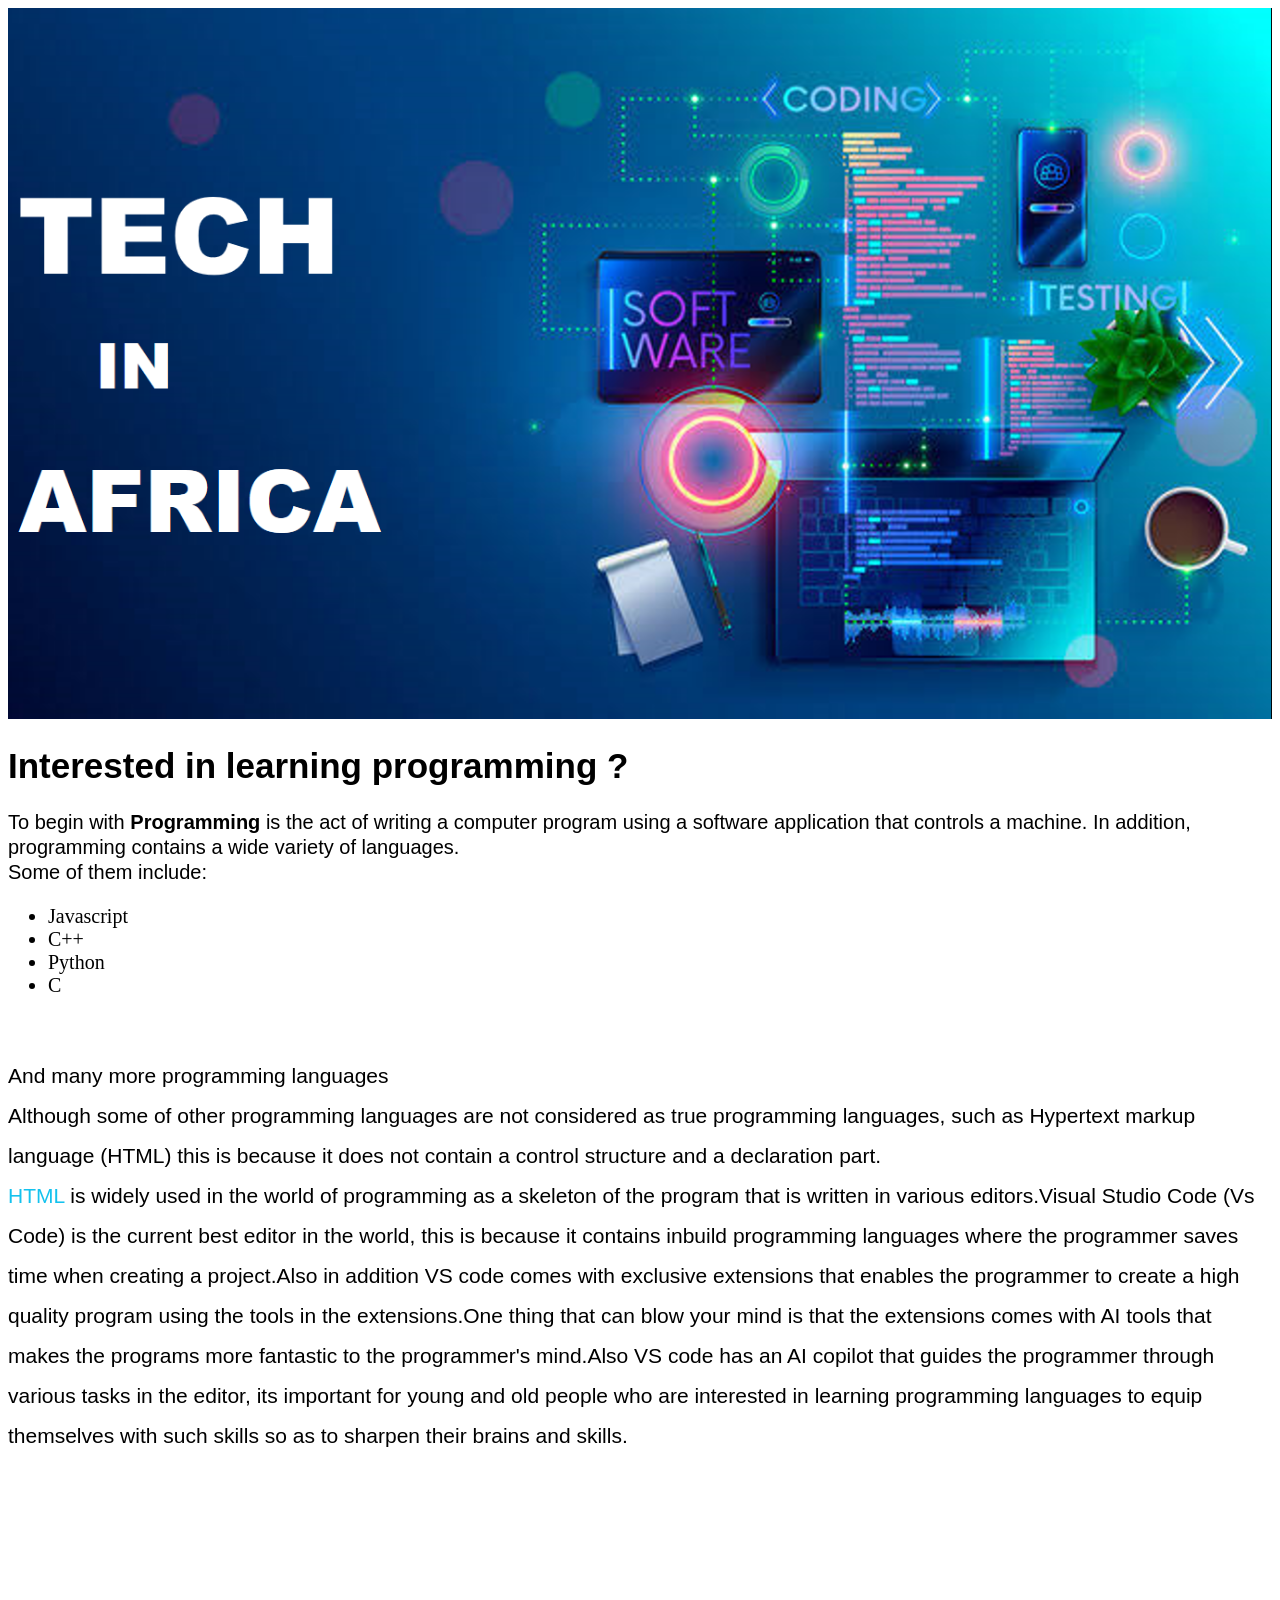
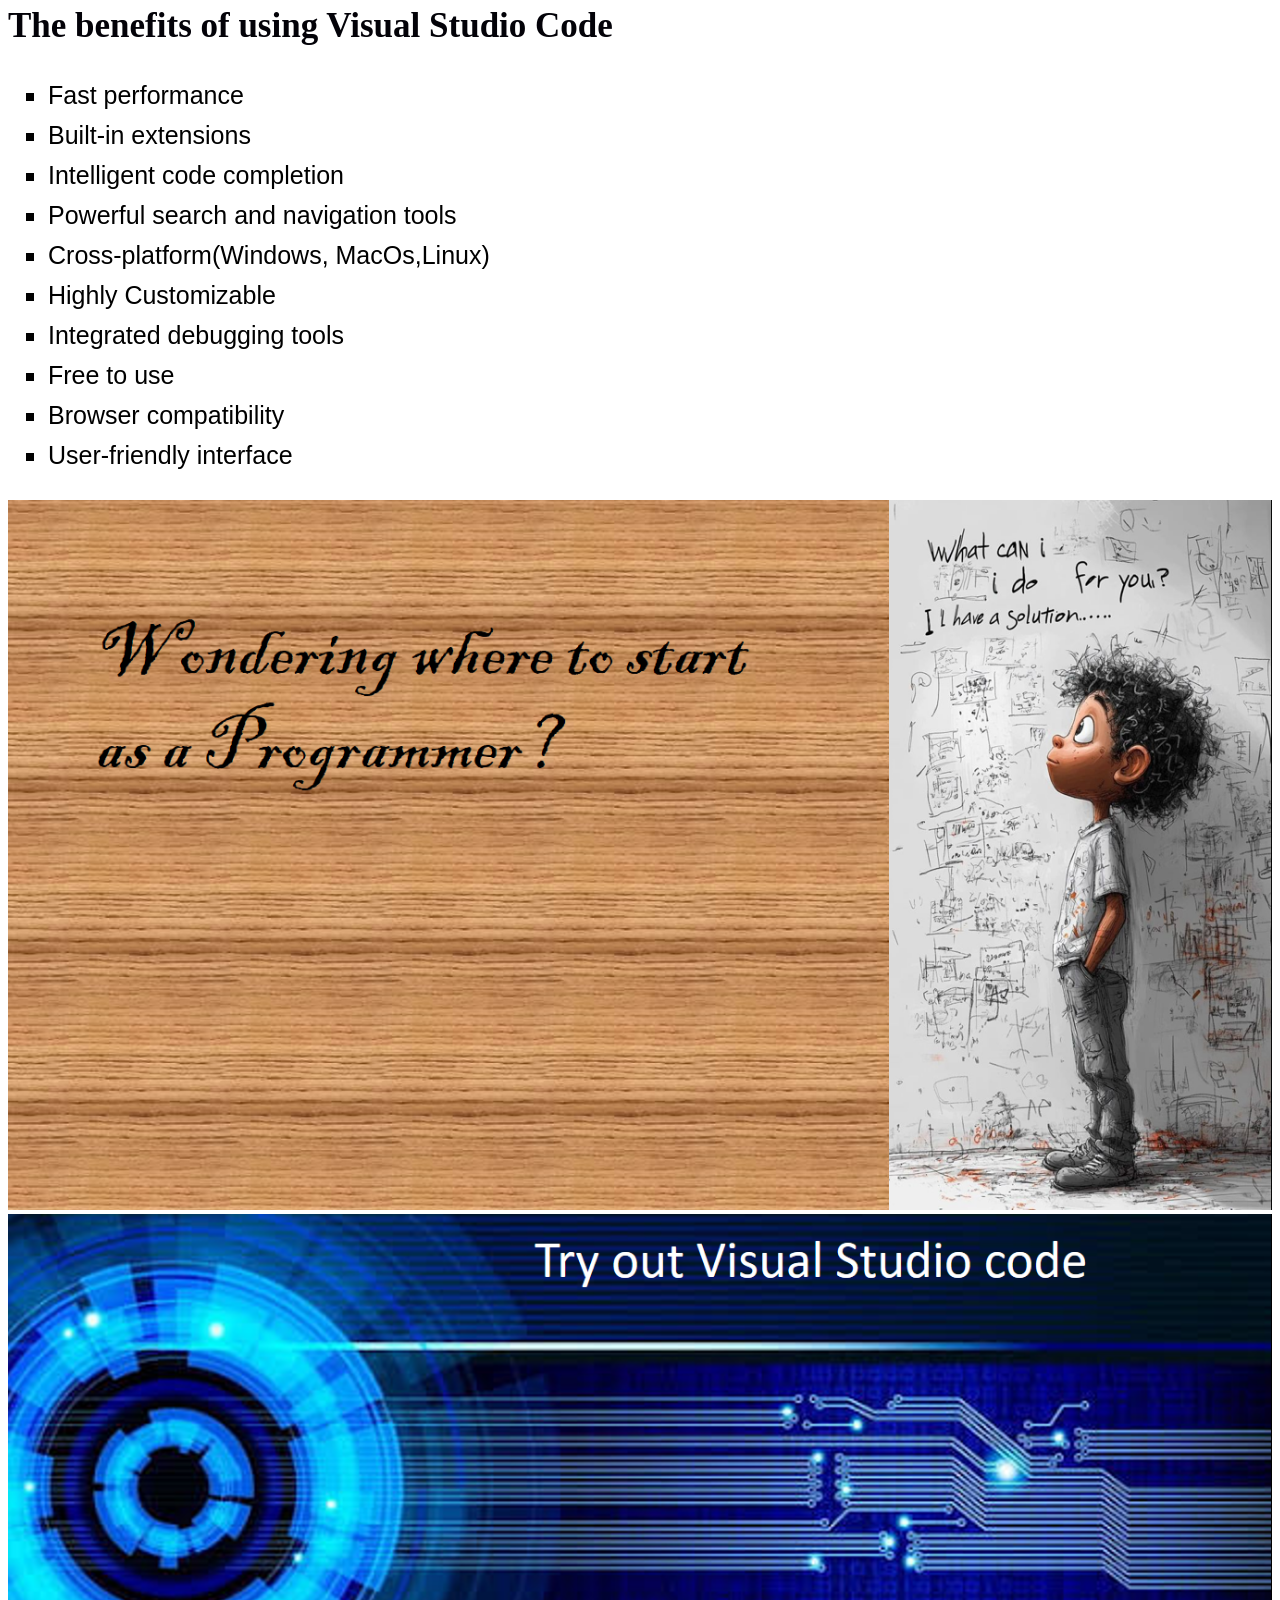
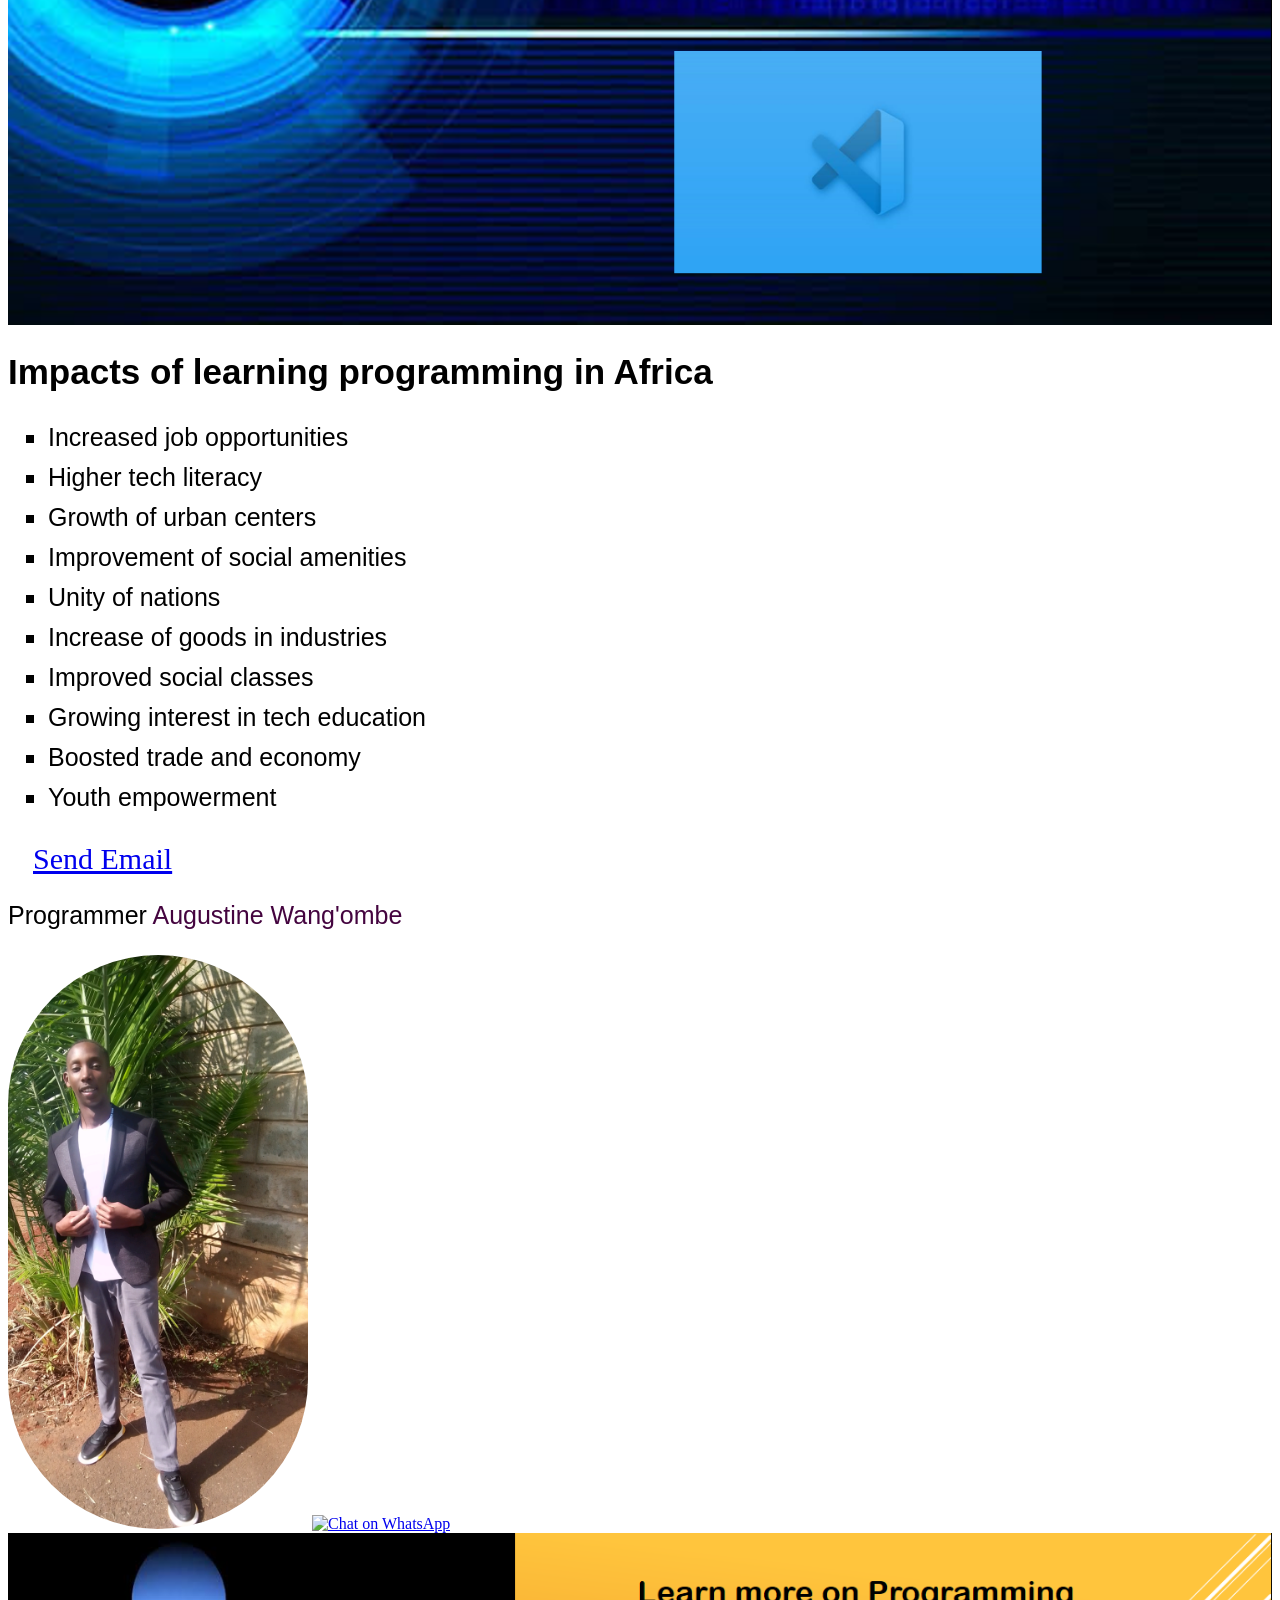
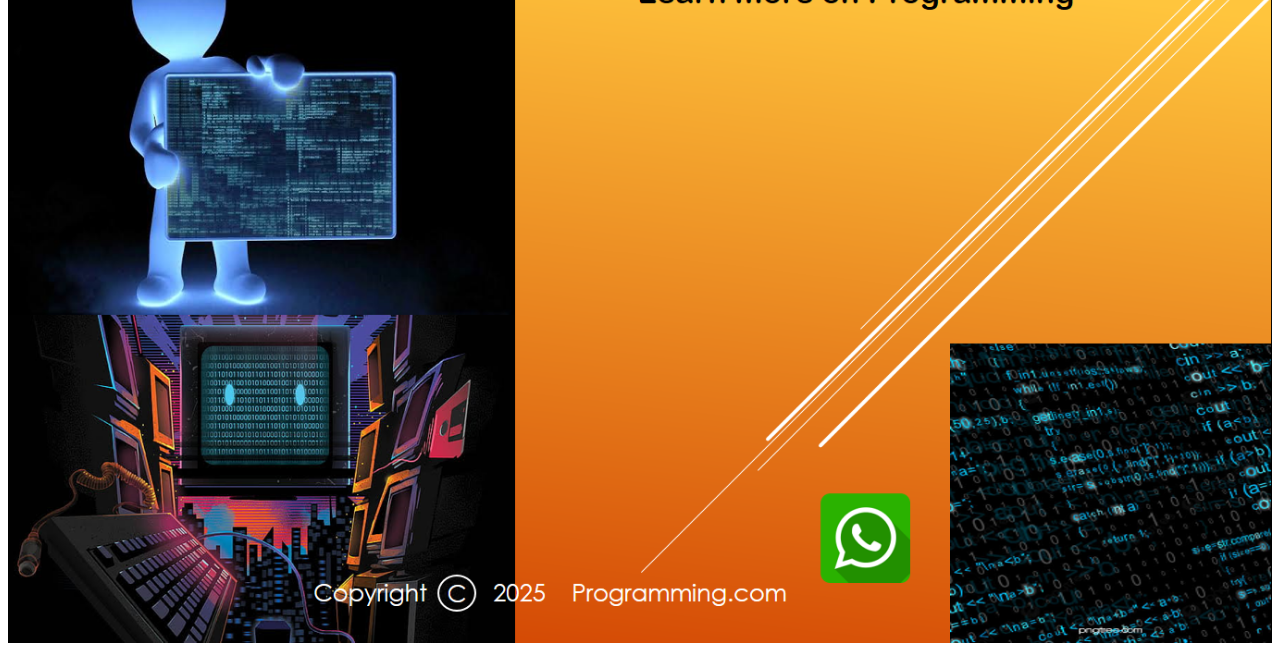
==== index.html @ 307de5e7 "Update index.html" ====
<!DOCTYPE html>
<html lang="en">
<head>
  <meta charset="UTF-8">
  <meta name="viewport" content="width=device-width, initial-scale=1.0">
  <meta name="description" content="Augustine Wangombe.www.Programmer">
  <meta name="google-site-verification" content="D5mZdbPEqZJ28QtqmF13-BBbhwtWQpfVL6VvcNeekZ0" />
  <title>Tech in Africa</title>
</head>
<body>

  <style>
    .im1{
      width: 100%;
      max-width: 1200%;
      height: auto;
    }
  </style>

  

<img class="im1" src="images/Screenshot (27).png">

  
<style>
.head1{
  font-family:Arial, Helvetica, sans-serif;
  font-size: 35px;
  font-weight:bold;
  text-align: left;
}

</style>
  
  <h1 class="head1">Interested in learning programming ?</h1>

<style>
.winner{
  font-family: Arial, Helvetica, sans-serif;
  font-size: 20px;
  line-height: 25px;
  
}

</style>


<P class="winner">

To begin with <strong>Programming</strong>  is the act of writing a computer program using a software application that controls a machine. 
In addition, programming contains a wide variety of languages. <br/>
Some of them include:


<style>

  .ula{
    font-size: 20px;
  }
</style>


<ul class="ula">
  <li>Javascript</li>
  <li>C++</li>
  <li>Python</li>
  <li>C</li>
</ul> <br/>
</P>

<style>

  .humble{
  font-family: Arial, Helvetica, sans-serif;
  font-size: 21px;
  margin-bottom: 150px;
  line-height: 40px;
  }
  
  
</style>

<p class="humble"> And many more programming languages <br/>
  Although some of other programming languages are not considered as true programming languages, such as 
  Hypertext markup language (HTML) this is because it does not contain a control structure and a declaration
  part. <br/>
  <span style="color: rgb(20, 194, 238);">HTML</span> is widely used in the world of programming as a skeleton of the program that is written in various
  editors.Visual Studio Code (Vs Code) is the current best editor in the world, this is because it contains
  inbuild programming languages where the programmer saves time when creating a project.Also in addition
  VS code comes with exclusive extensions that enables the programmer to create a high quality program 
  using the tools in the extensions.One thing that can blow your mind is that the extensions comes with AI 
  tools that makes the programs more fantastic to the programmer's mind.Also VS code has an AI copilot that 
  guides the programmer through various tasks in the editor, its important for young and old people who are 
  interested in learning programming languages to equip themselves with such skills so as to sharpen their
  brains and skills. <br/>


  <style>

    .h3{
      font-size: 35px;
      color: rgb(3, 2, 8);
      
    
      

    }
  </style>

  <h2 class="h3">The benefits of using Visual Studio Code </h2>


<style>
  .ul1{
    font-family: Arial, Helvetica, sans-serif;
    font-size: 25px;
    line-height: 40px;
  }
</style>

<ul type="square"  class="ul1">
  <li>Fast performance</li>
  <li>Built-in extensions</li>
  <li>Intelligent code completion</li>
  <li>Powerful search and navigation tools</li>
  <li>Cross-platform(Windows, MacOs,Linux)</li>
  <li>Highly Customizable</li>
  <li>Integrated debugging tools</li>
  <li>Free to use</li>
  <li>Browser compatibility</li>
  <li>User-friendly interface</li>
</ul>




<style>



  .img5{width: 100%;
      max-width: 1200%;
      height: auto;


  }
</style>



<img class="img5" src="images/Screenshot (28).png" alt="picture of solution">

<style>
.img4{width: 100%;
      max-width: 1200%;
      height: auto;




}


</style>





<img class="img4" src="images/Screenshot (29).png" alt="Picture of tech">


<style>

.H5{font-family:Arial, Helvetica, sans-serif;
    font-size: 35px;
    font-weight:bold;
    text-align: left;
}

  
</style>

<h1 class="H5">Impacts of learning programming in Africa</h1>


<style>


  .ul4{font-family: Arial, Helvetica, sans-serif;    font-size: 28px;
    line-height: 40px;
       font-size: 25px;

  }
</style>

<ul type="square" class="ul4">
  
  <li>Increased job opportunities</li>
  <li>Higher tech literacy</li>
  <li>Growth of urban centers</li>
  <li>Improvement of social amenities</li>
  <li>Unity of nations</li>
  <li>Increase of goods in industries</li>
  <li>Improved social classes</li>
  <li>Growing interest in tech education</li>
  <li>Boosted trade and economy</li>
  <li>Youth empowerment</li>
  

</ul>

<style>

.a2{
  font-size: 30px;
  margin-left: 25px;
  
}

</style>
<a class="a2"  href="mailto:wangombeaugustine58@gmail.com">Send Email</a>

<style>
  .p5{
    font-family:Arial, Helvetica, sans-serif ;
    font-size: 25px;
  }
</style>



<P class="p5">Programmer <span style="color: rgb(68, 4, 63);">Augustine Wang'ombe</span></P>




<style>


.img7{
  width: 300px;
  border-radius: 150px;

  }
</style>
<img class="img7"   src="images/Screenshot_20250617-180324.png" alt="Programmer's Picture">

<style>
  .img8{
      width: 100%;
      max-width: 1200%;
      height: auto;

  }

</style>



<a href="https://wa.me/254742217556" target="_blank">
  <img src="1417112.png" alt="Chat on WhatsApp" style="width: 48px; height: 48px;">
</a>

<img class="img8" src="images/Screenshot (30).png" alt="For more content">

</body>
</html>
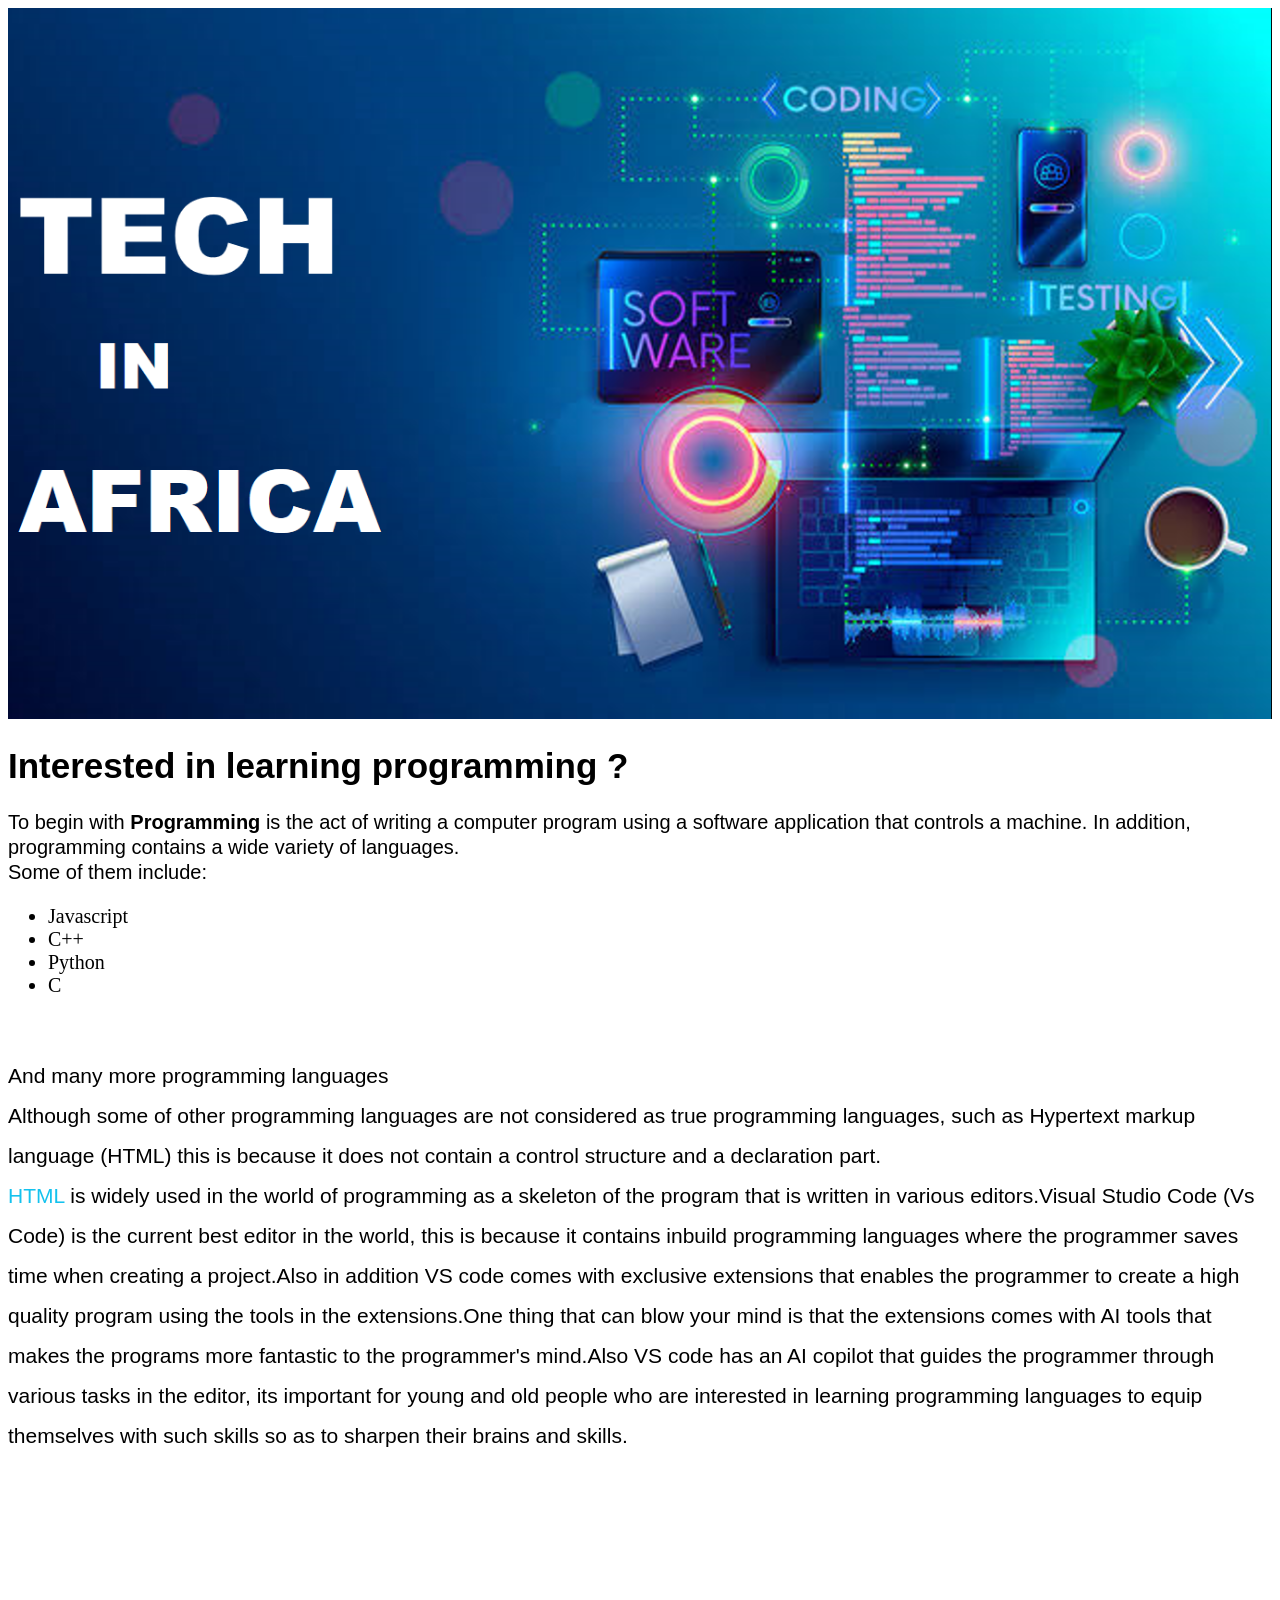
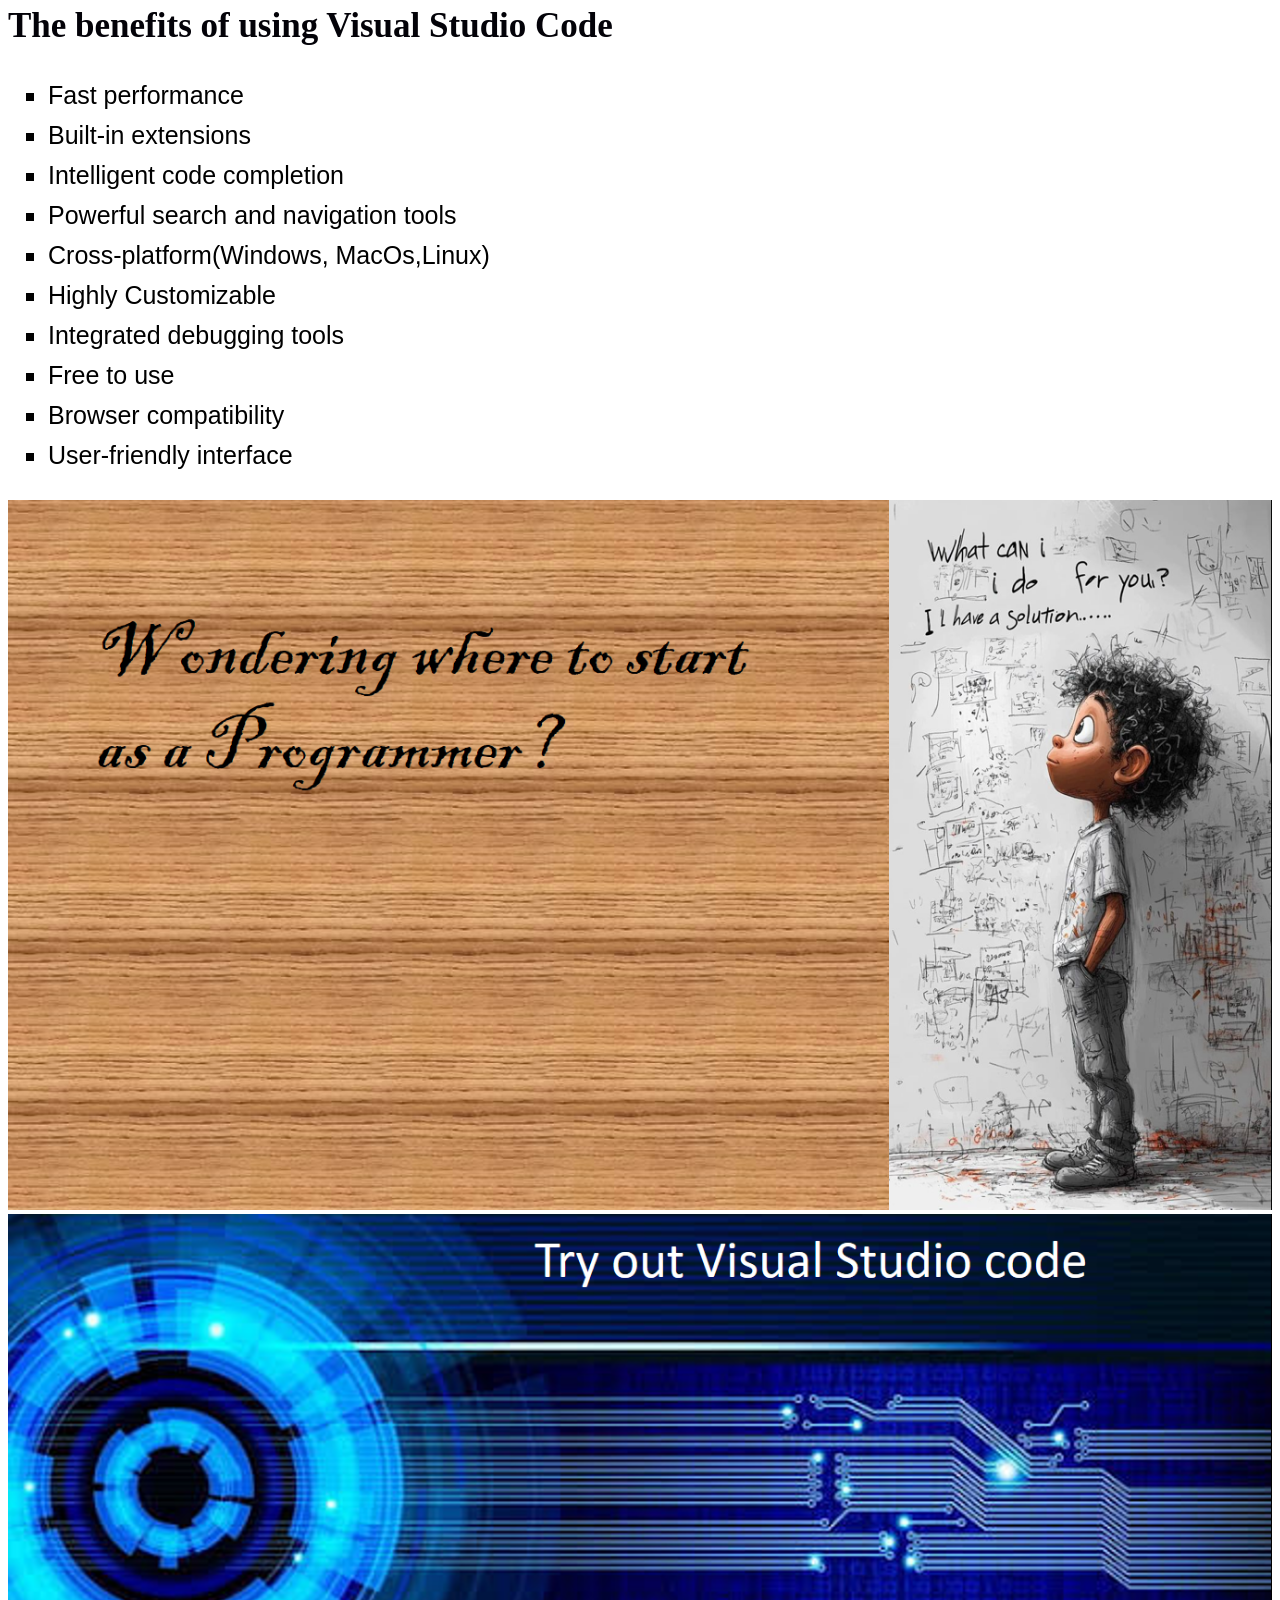
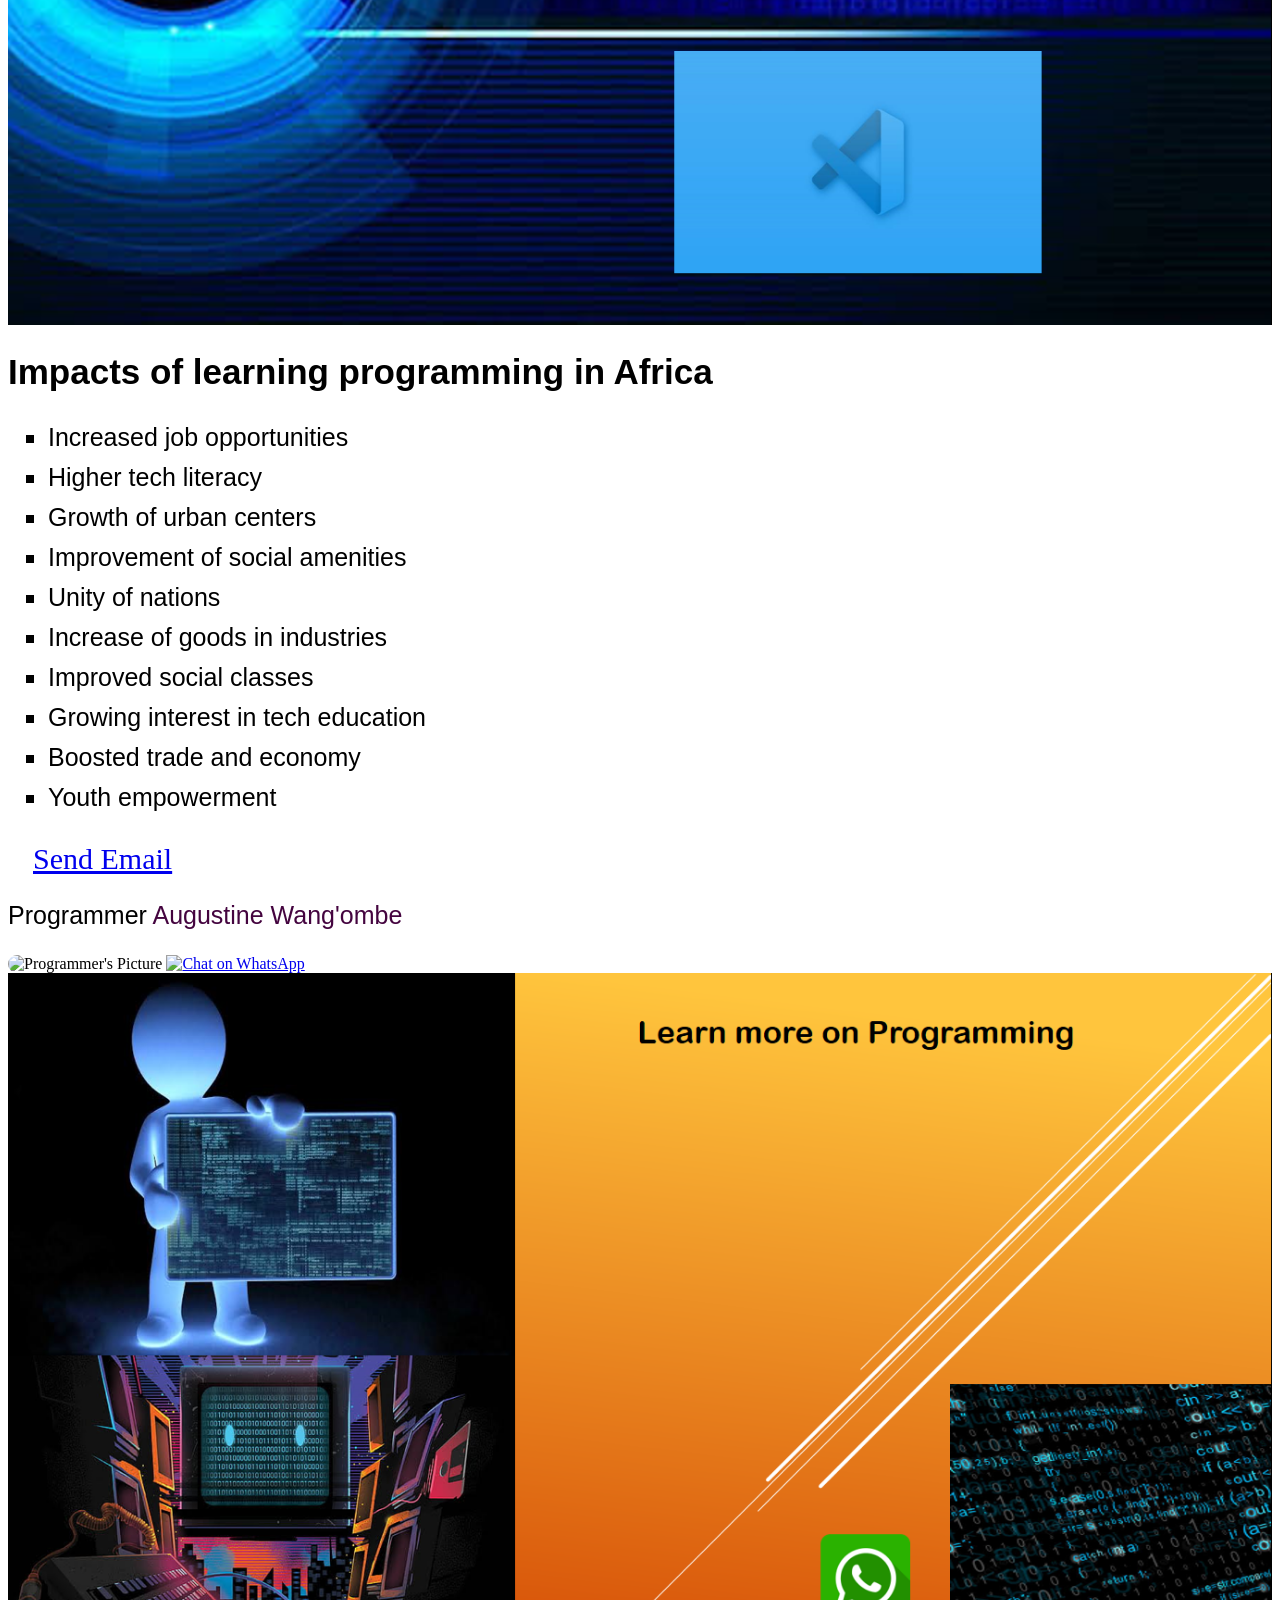
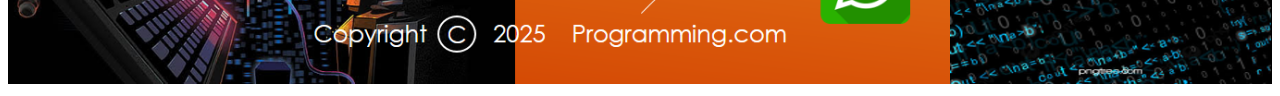
==== commit 44c2094b: "Update index.html" ====
--- a/index.html
+++ b/index.html
@@ -244,7 +244,7 @@
 
   }
 </style>
-<img class="img7"   src="images/Screenshot_20250617-180324.png" alt="Programmer's Picture">
+<img class="img7"   src="images/IMG_20250907_094405.jpg.png" alt="Programmer's Picture">
 
 <style>
   .img8{
@@ -259,7 +259,7 @@
 
 
 <a href="https://wa.me/254742217556" target="_blank">
-  <img src="1417112.png" alt="Chat on WhatsApp" style="width: 48px; height: 48px;">
+  <img src="1417112.png" alt="Chat on WhatsApp">
 </a>
 
 <img class="img8" src="images/Screenshot (30).png" alt="For more content">
@@ -267,3 +267,4 @@
 </body>
 </html>
 
+
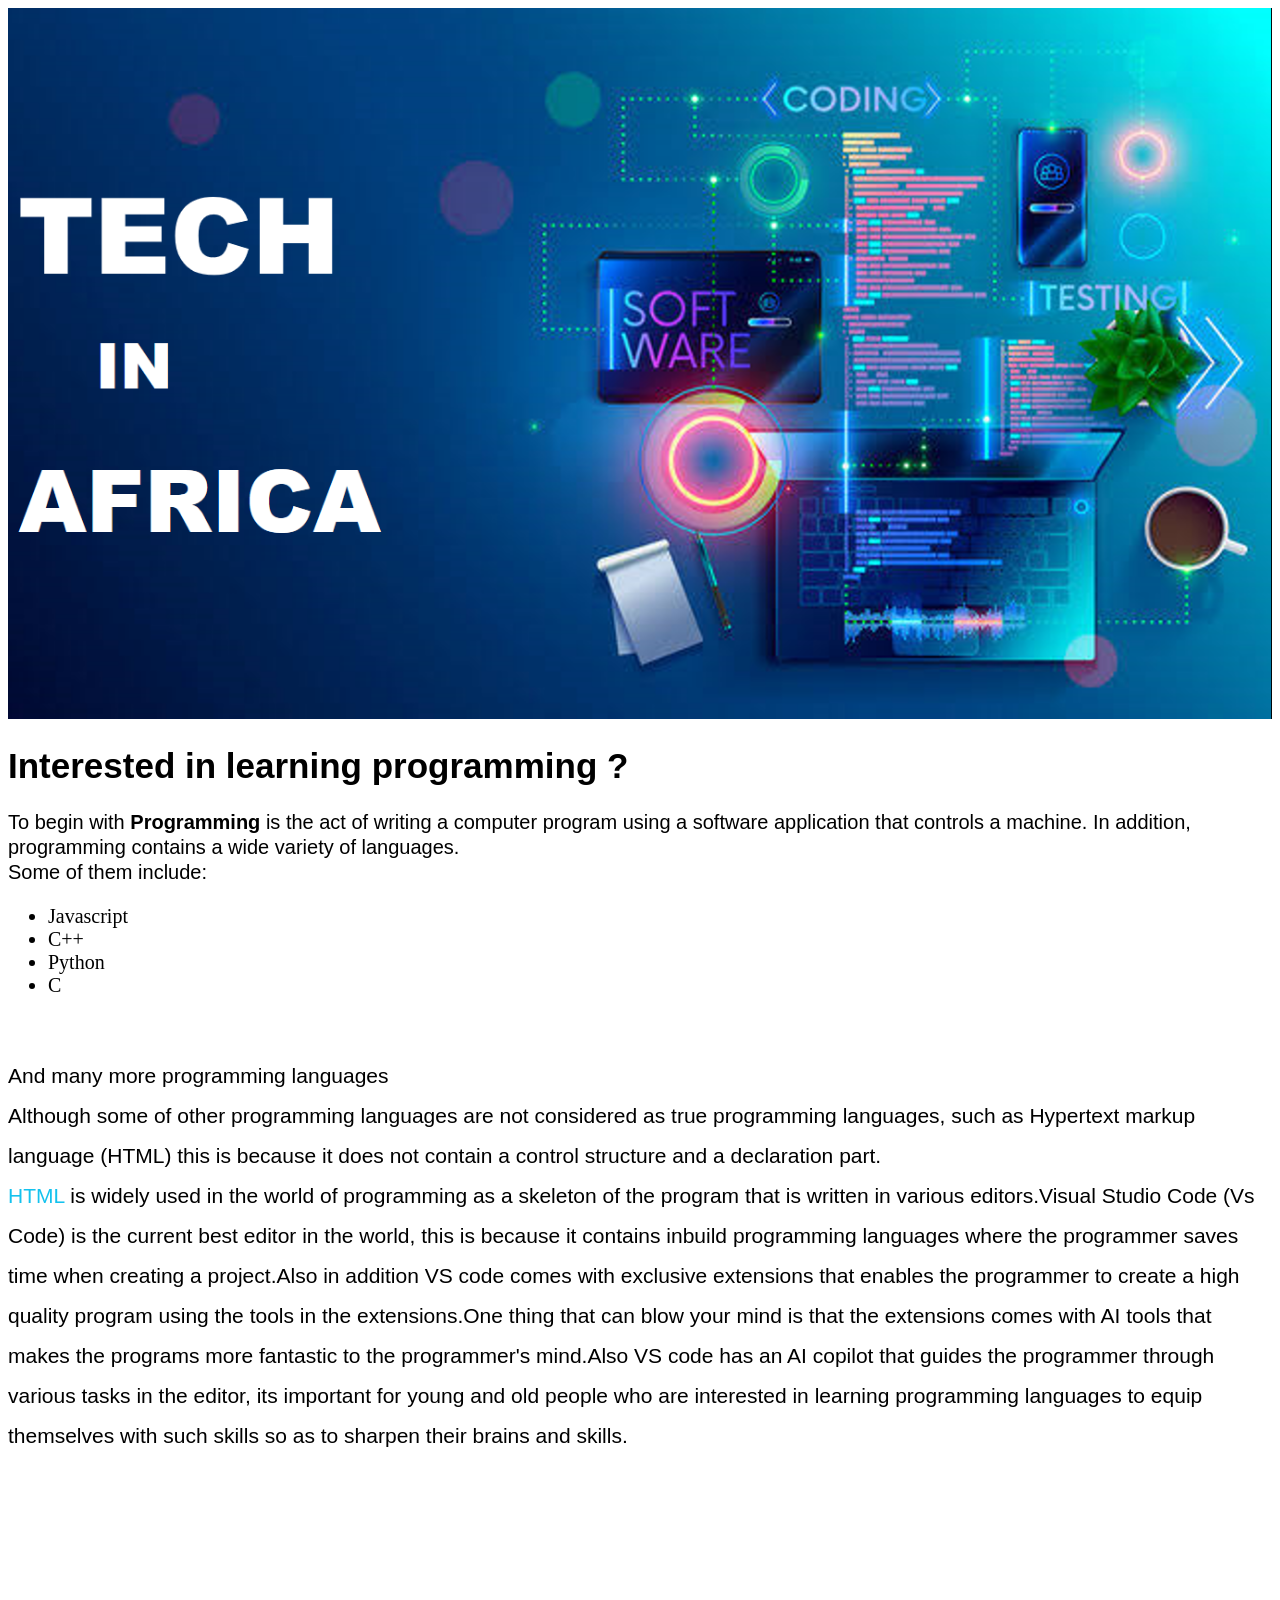
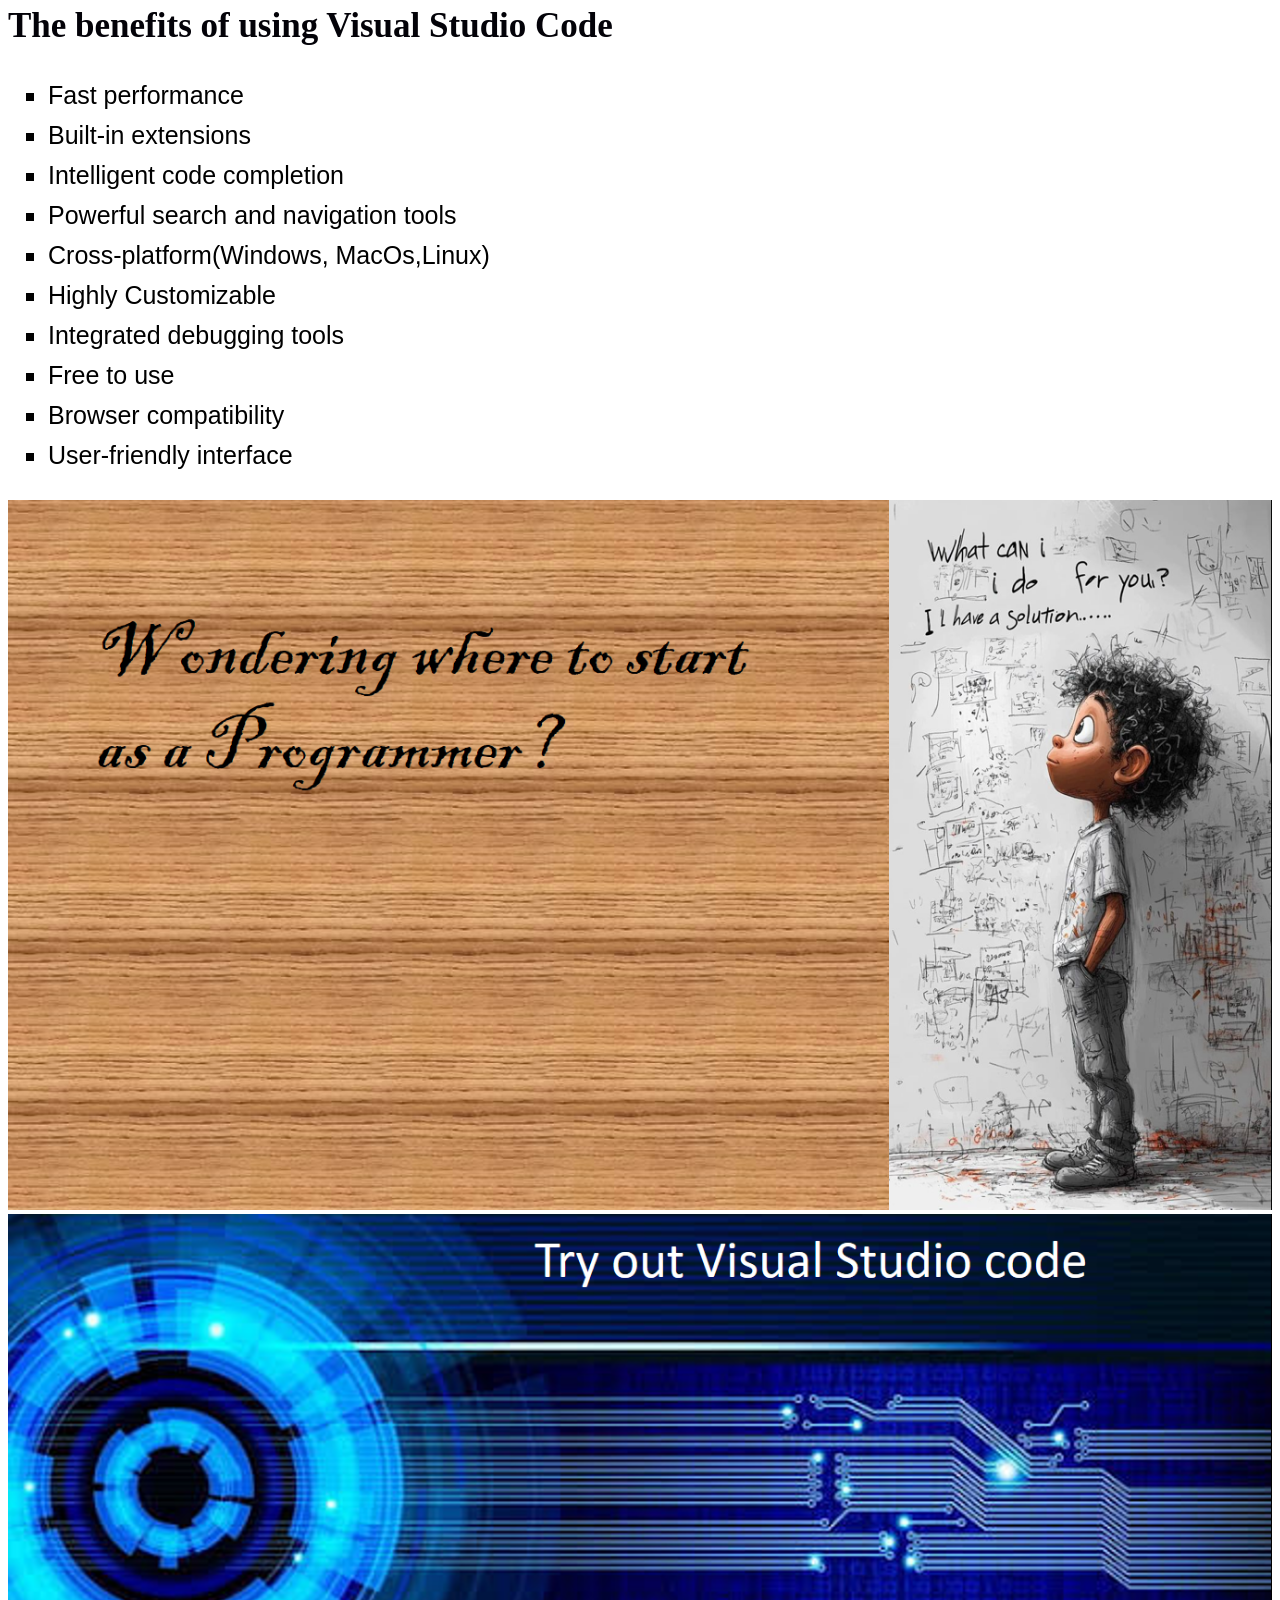
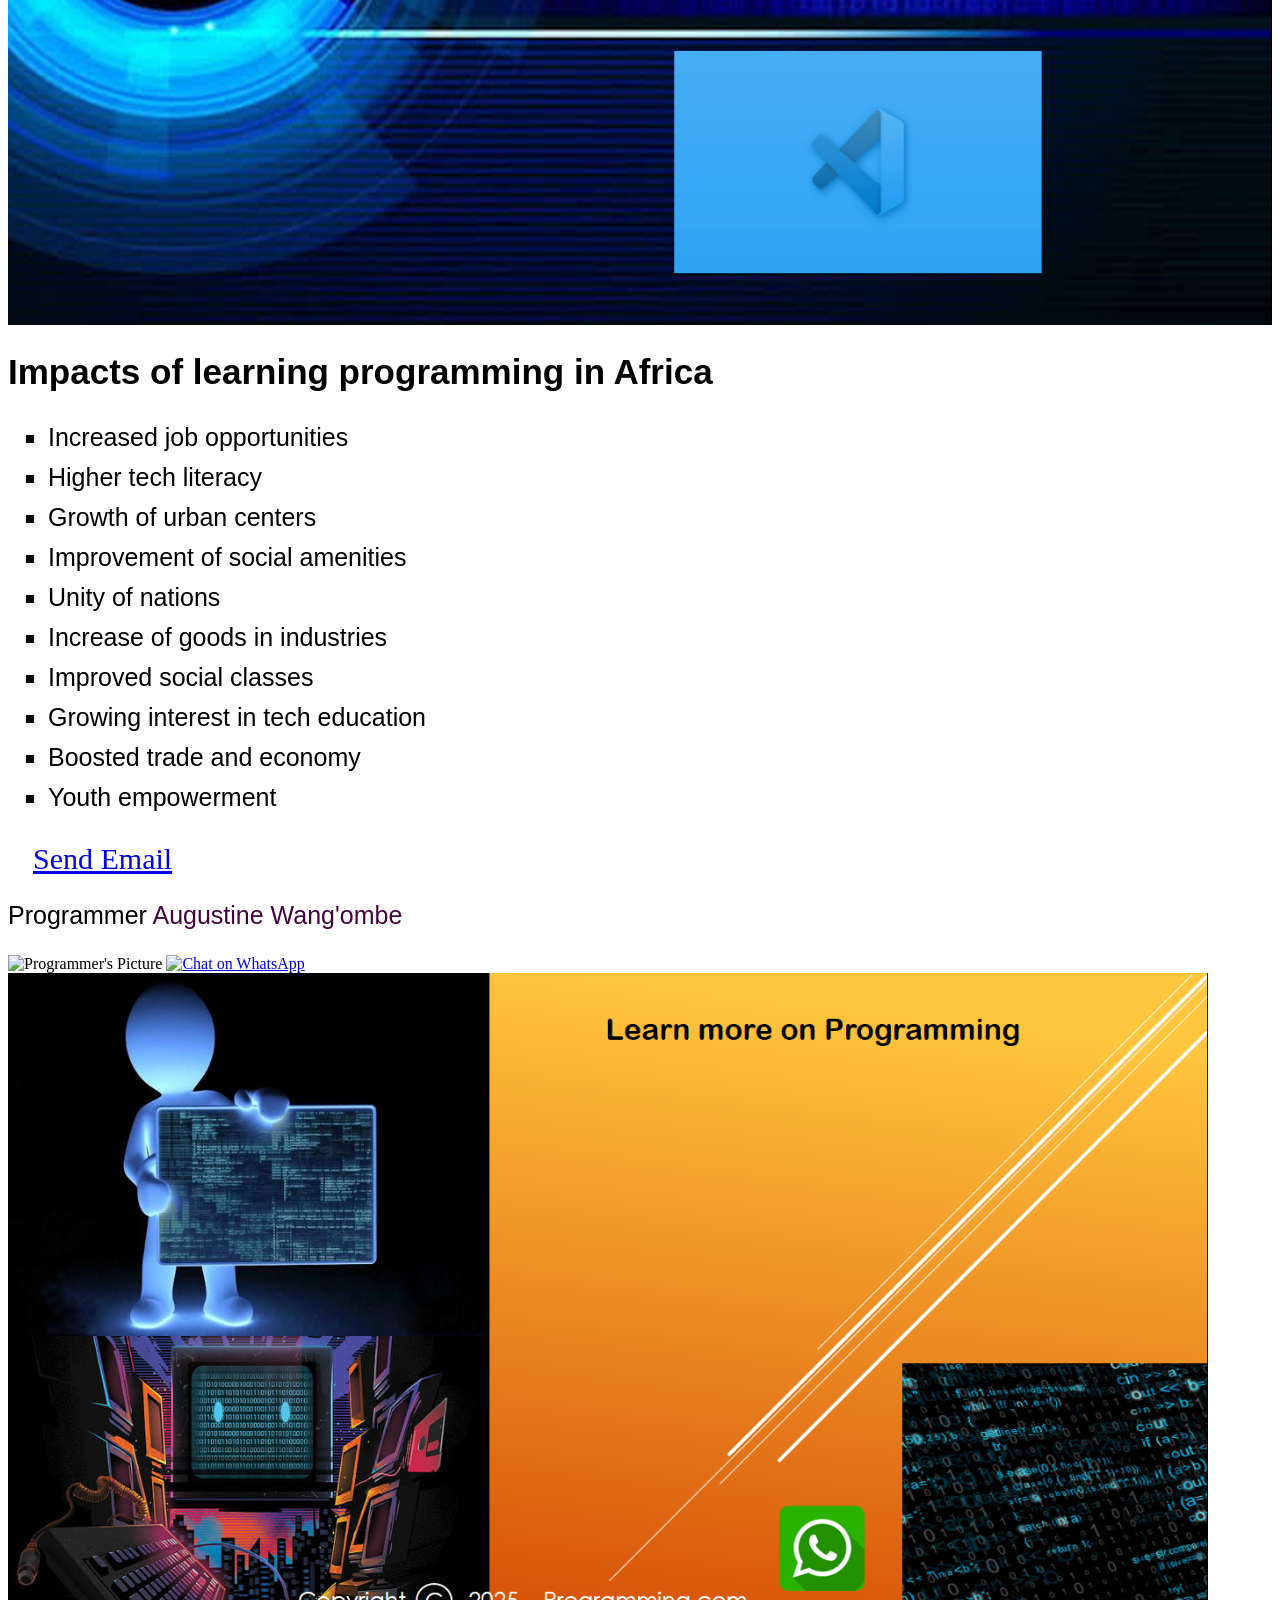
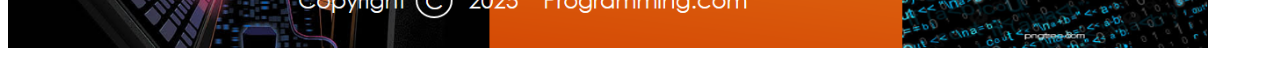
==== commit 146c8c1d: "Update index.html" ====
--- a/index.html
+++ b/index.html
@@ -239,8 +239,9 @@
 
 
 .img7{
-  width: 300px;
-  border-radius: 150px;
+  width: 100%;
+  max-width:1200px;
+  height: auto;
 
   }
 </style>
@@ -249,7 +250,7 @@
 <style>
   .img8{
       width: 100%;
-      max-width: 1200%;
+      max-width: 1200px;
       height: auto;
 
   }
@@ -268,3 +269,4 @@
 </html>
 
 
+
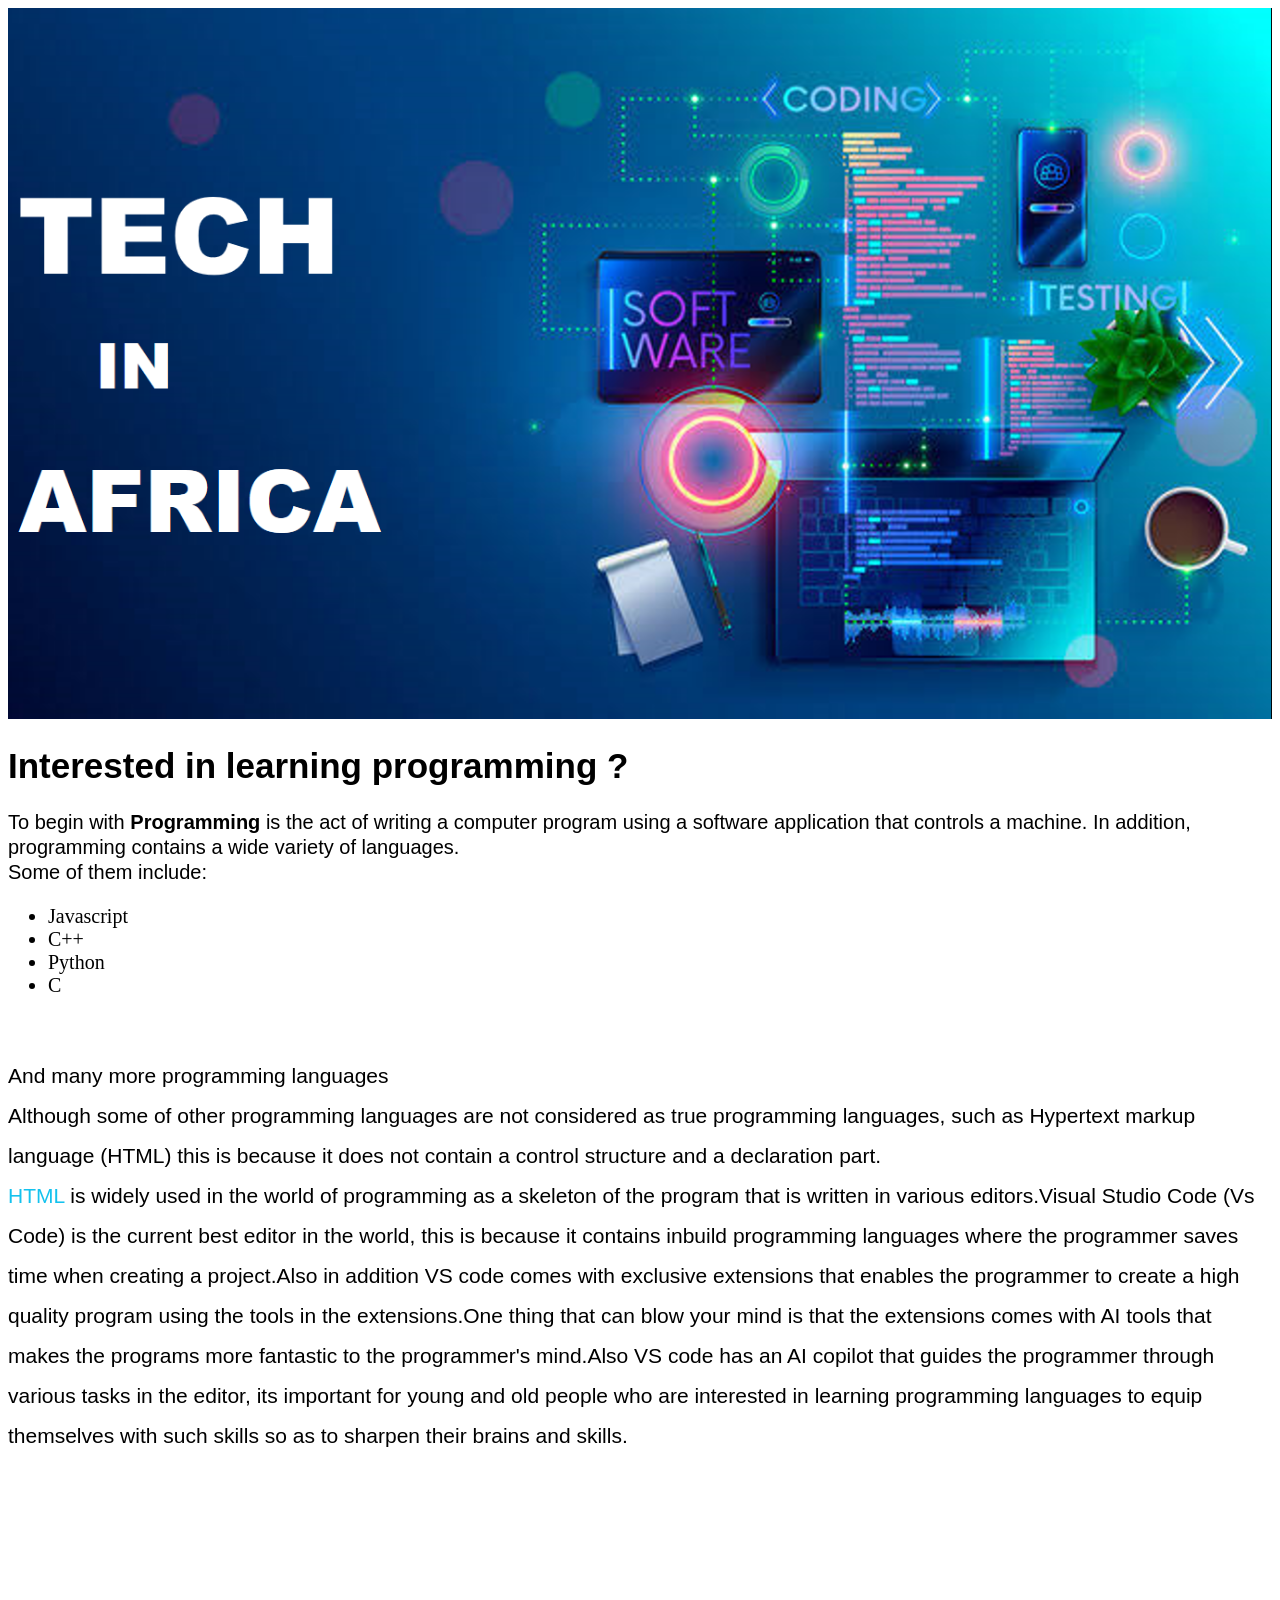
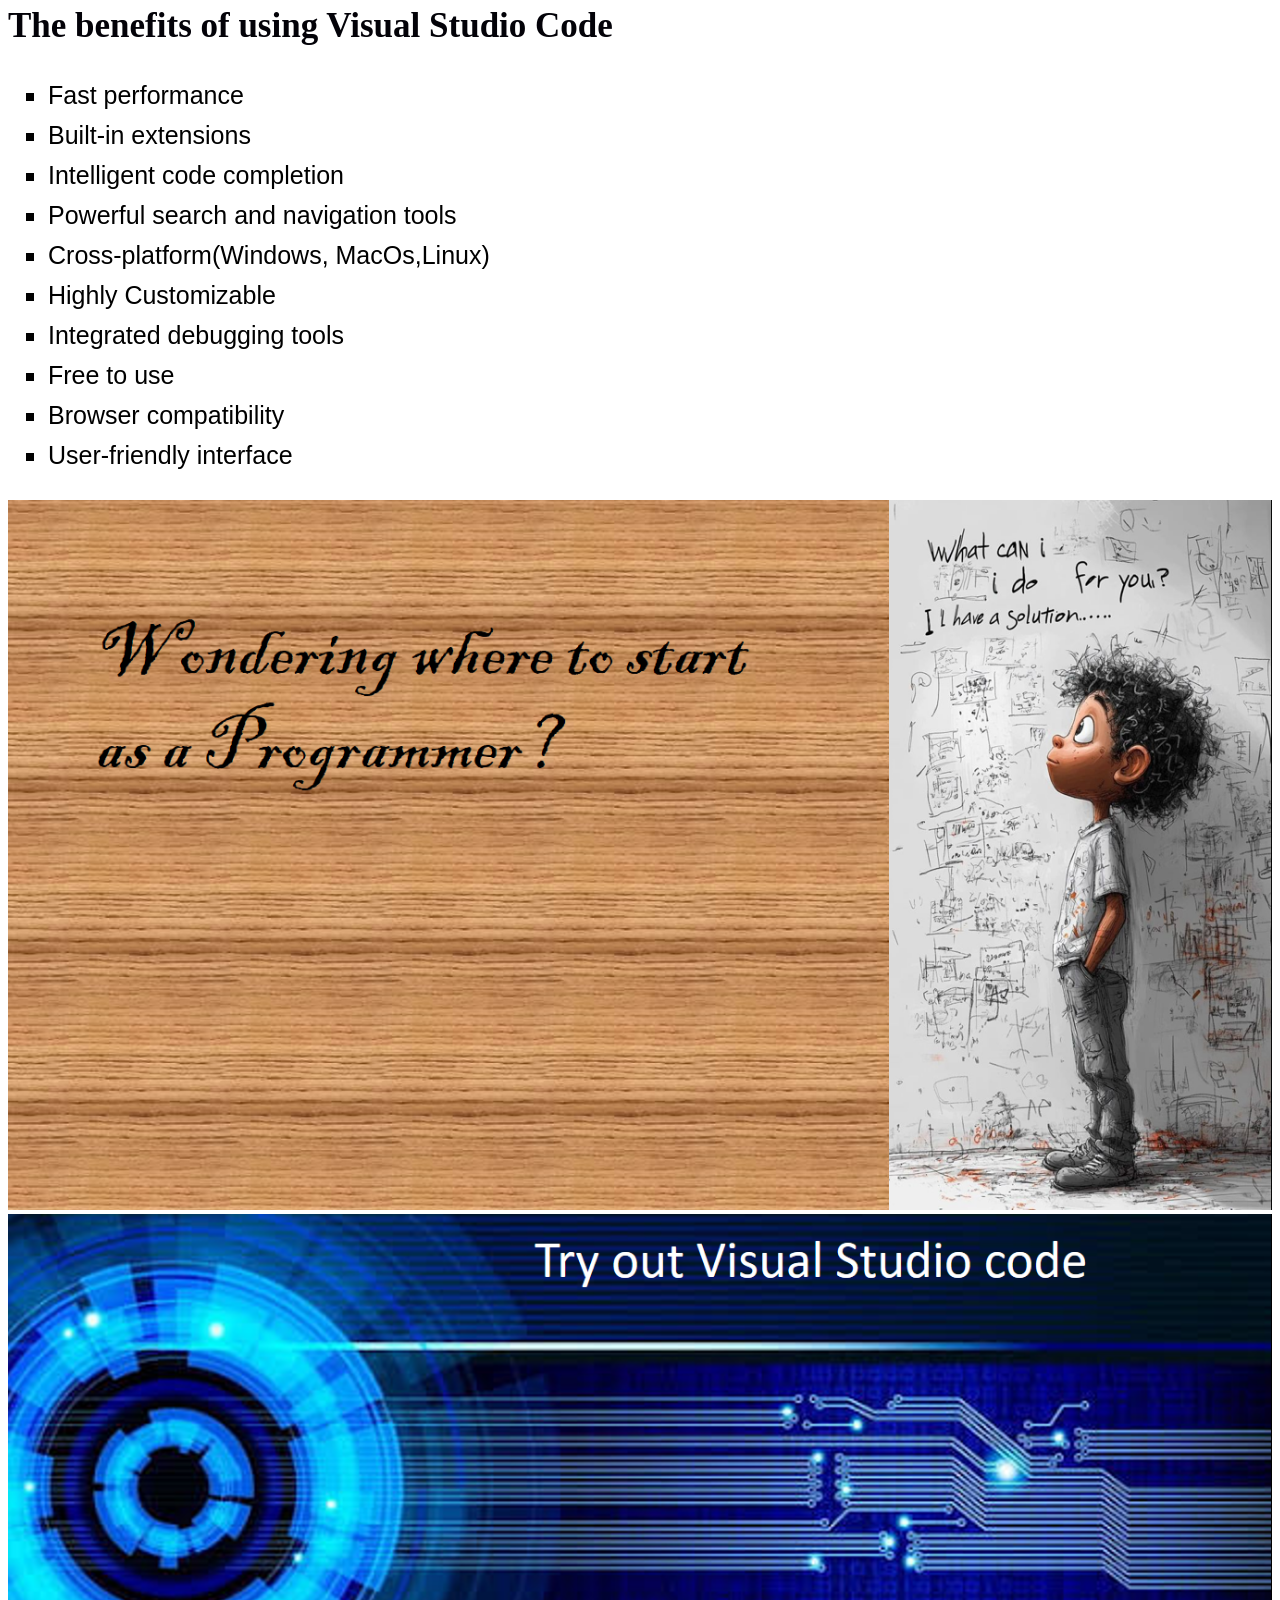
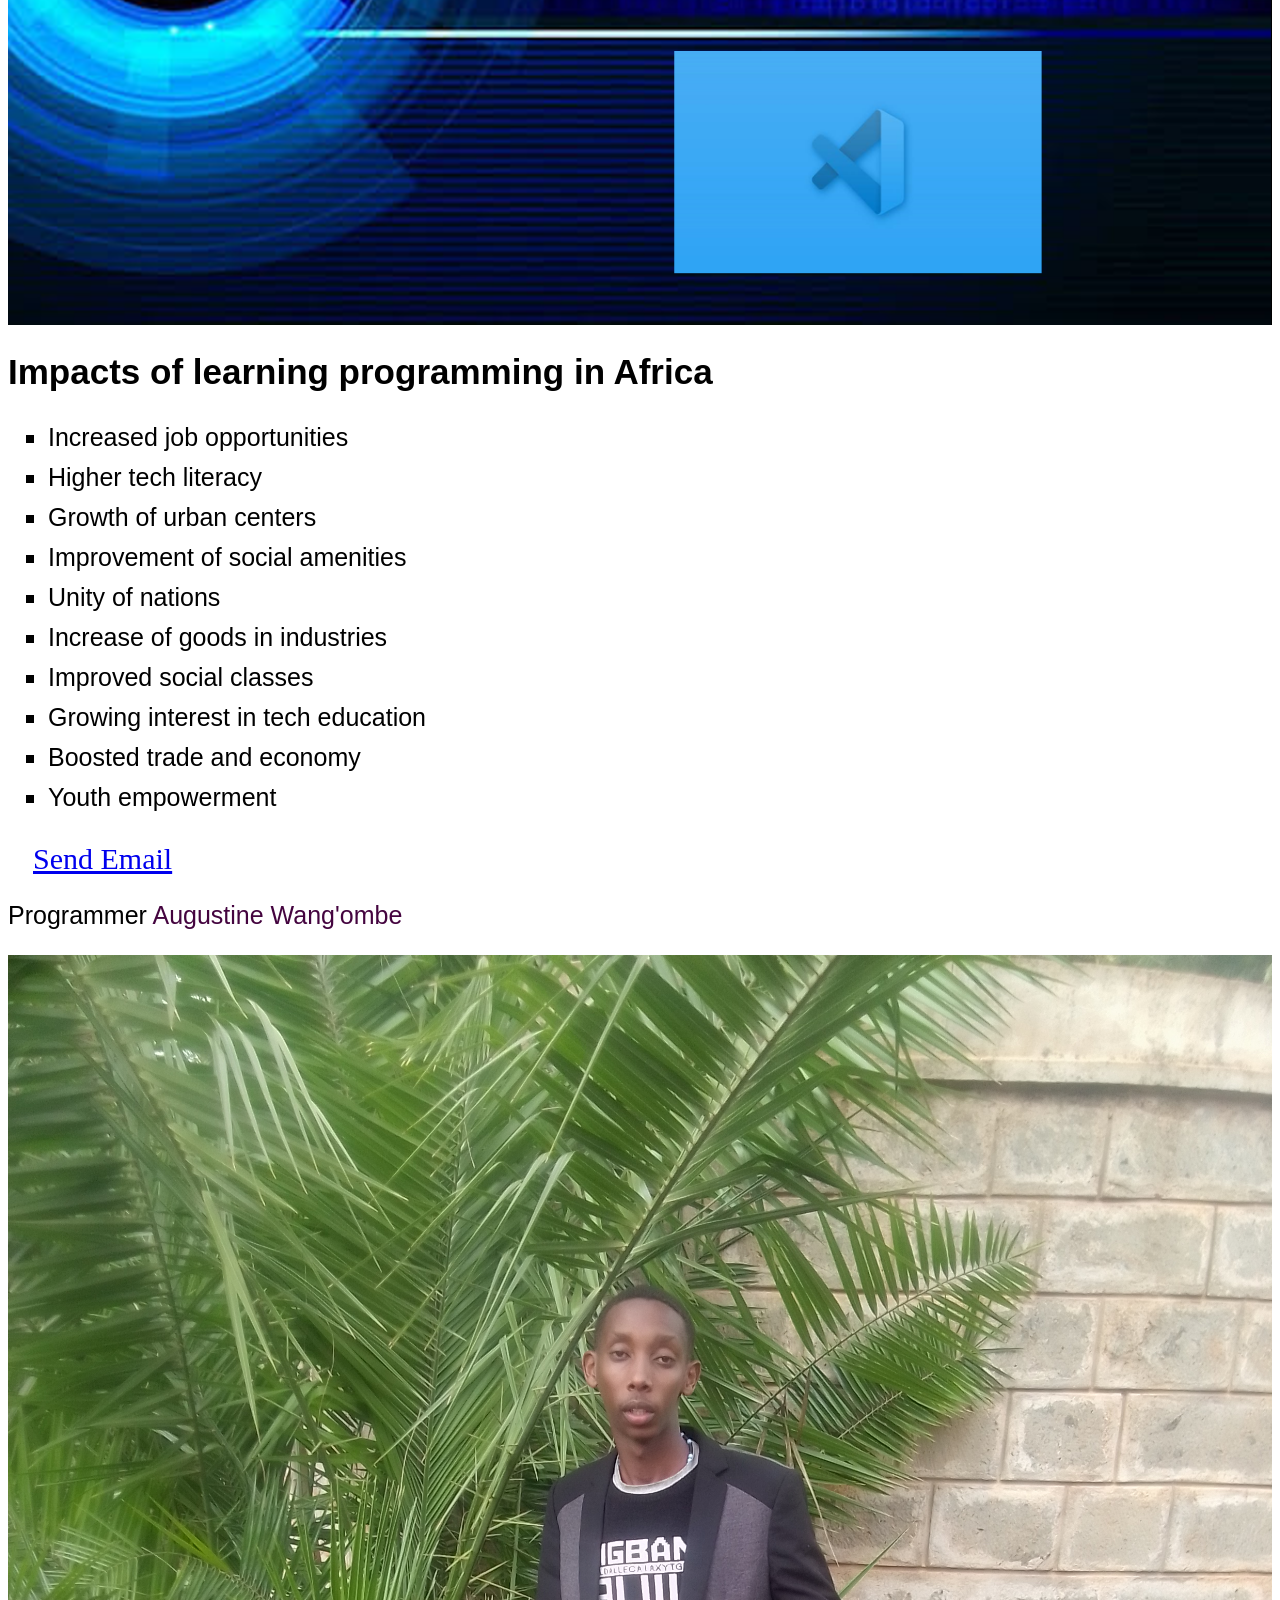
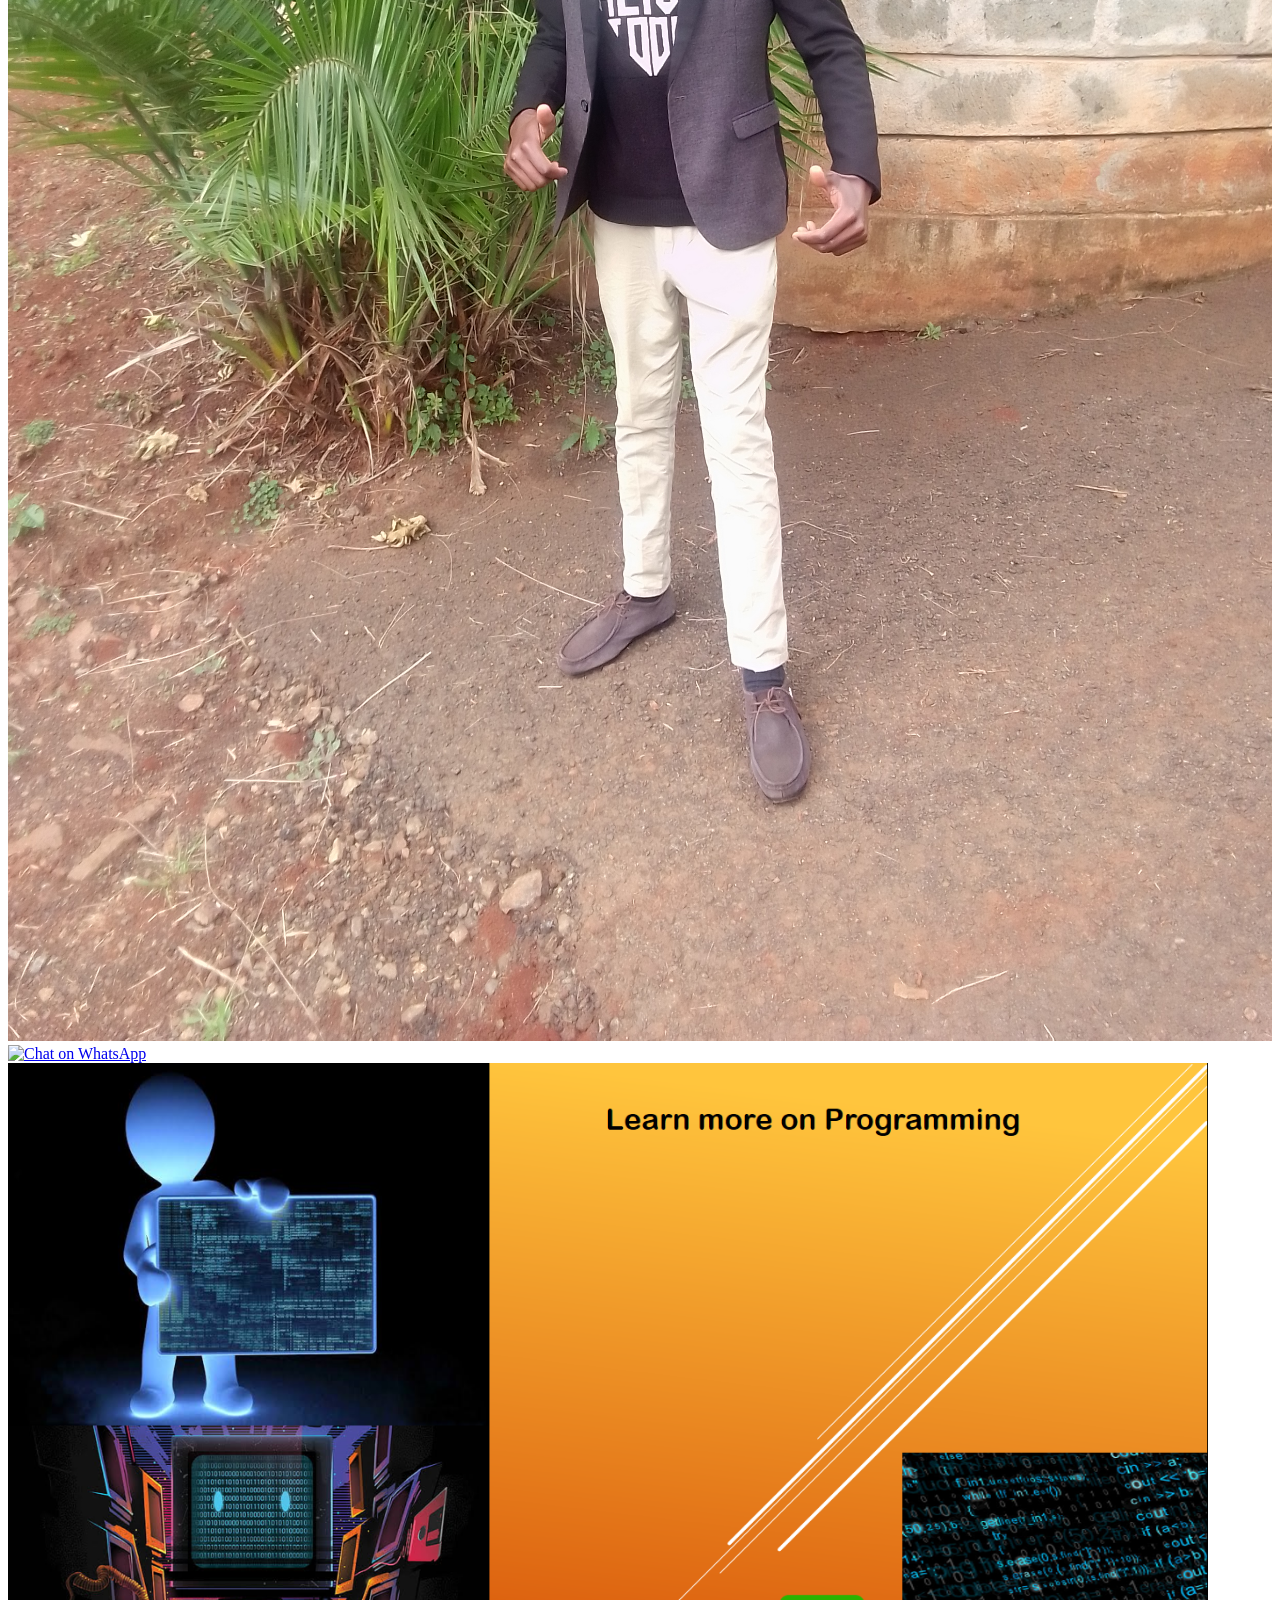
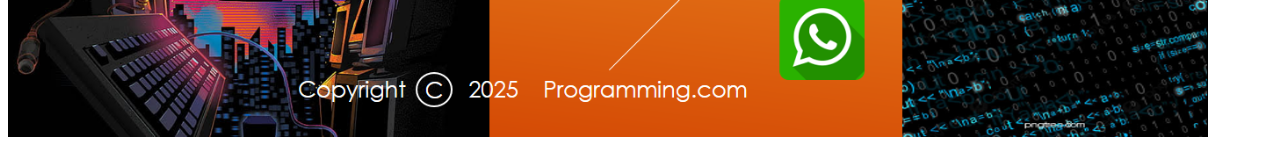
==== commit 1b32e591: "Update index.html" ====
--- a/index.html
+++ b/index.html
@@ -240,12 +240,12 @@
 
 .img7{
   width: 100%;
-  max-width:1200px;
+  max-width:1200%;
   height: auto;
 
   }
 </style>
-<img class="img7"   src="images/IMG_20250907_094405.jpg.png" alt="Programmer's Picture">
+<img class="img7"   src="images/IMG_20250907_094405.jpg" alt="Programmer's Picture">
 
 <style>
   .img8{
@@ -270,3 +270,5 @@
 
 
 
+
+
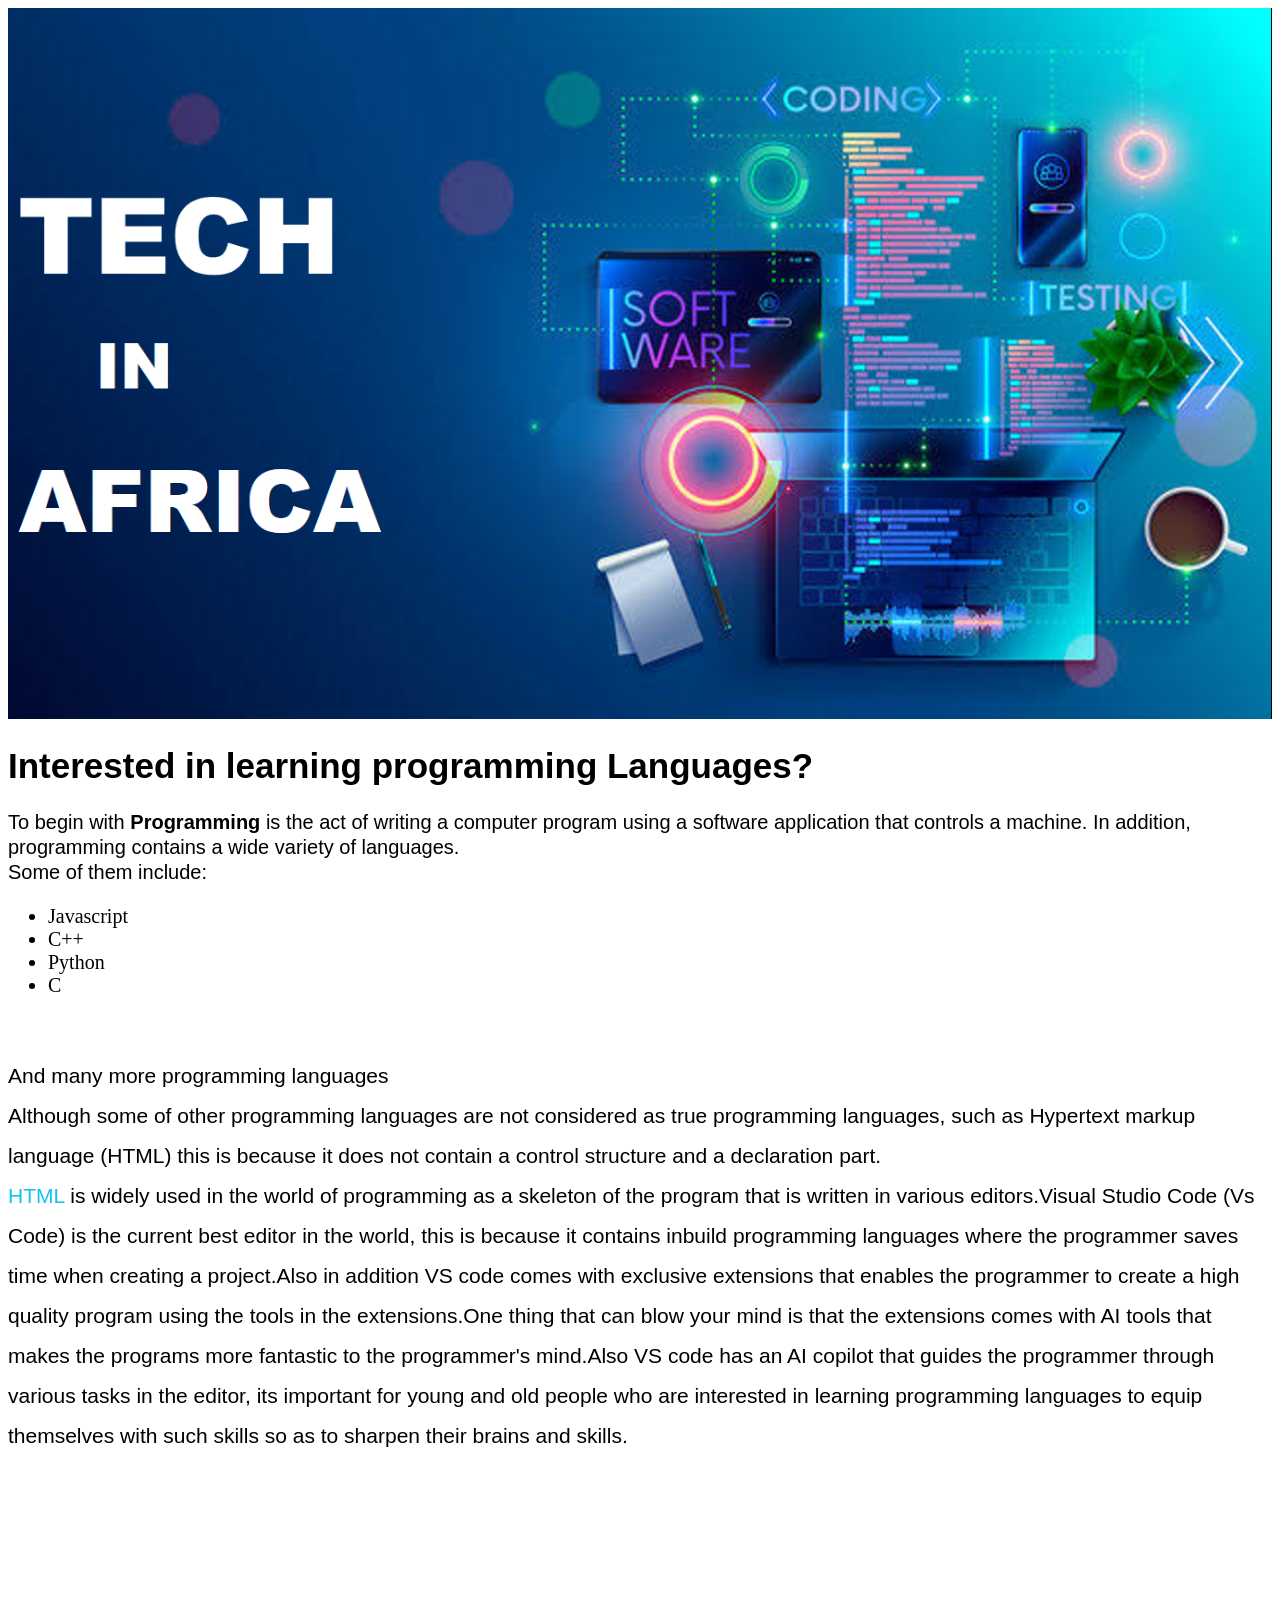
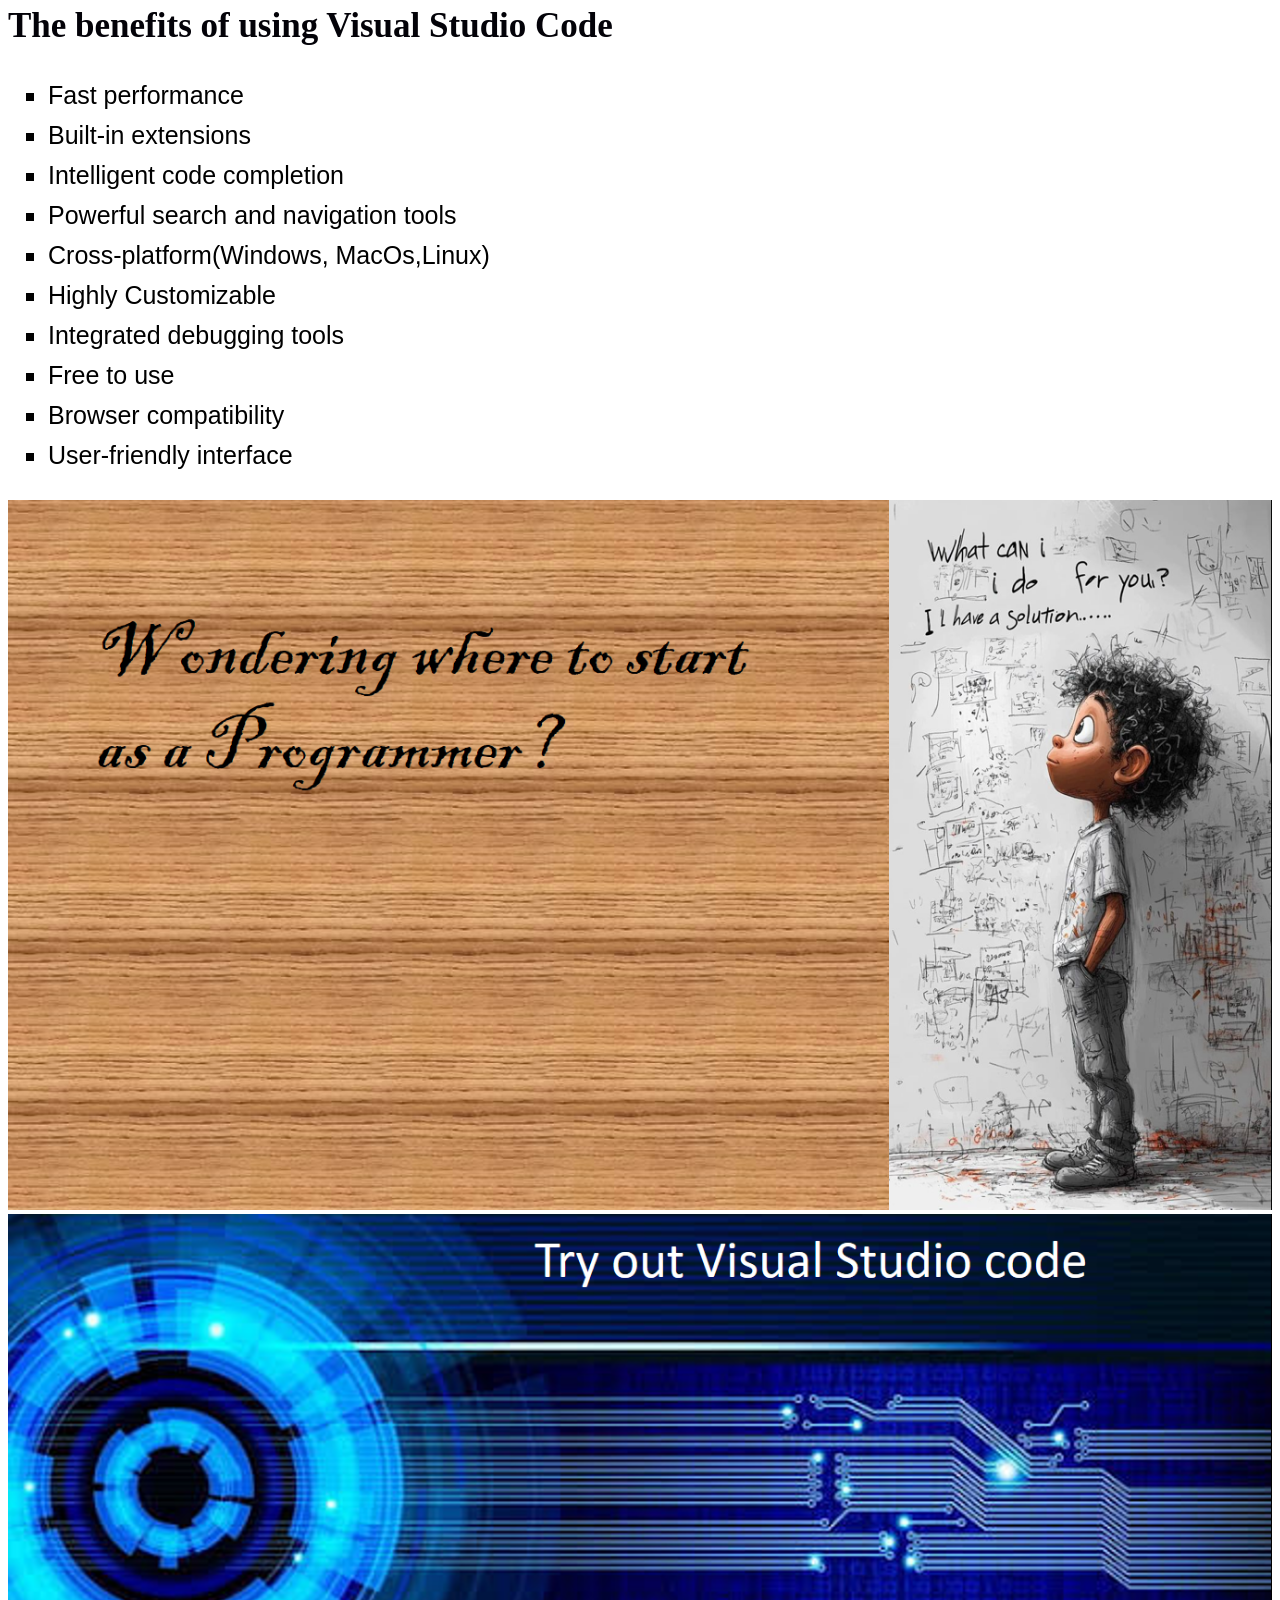
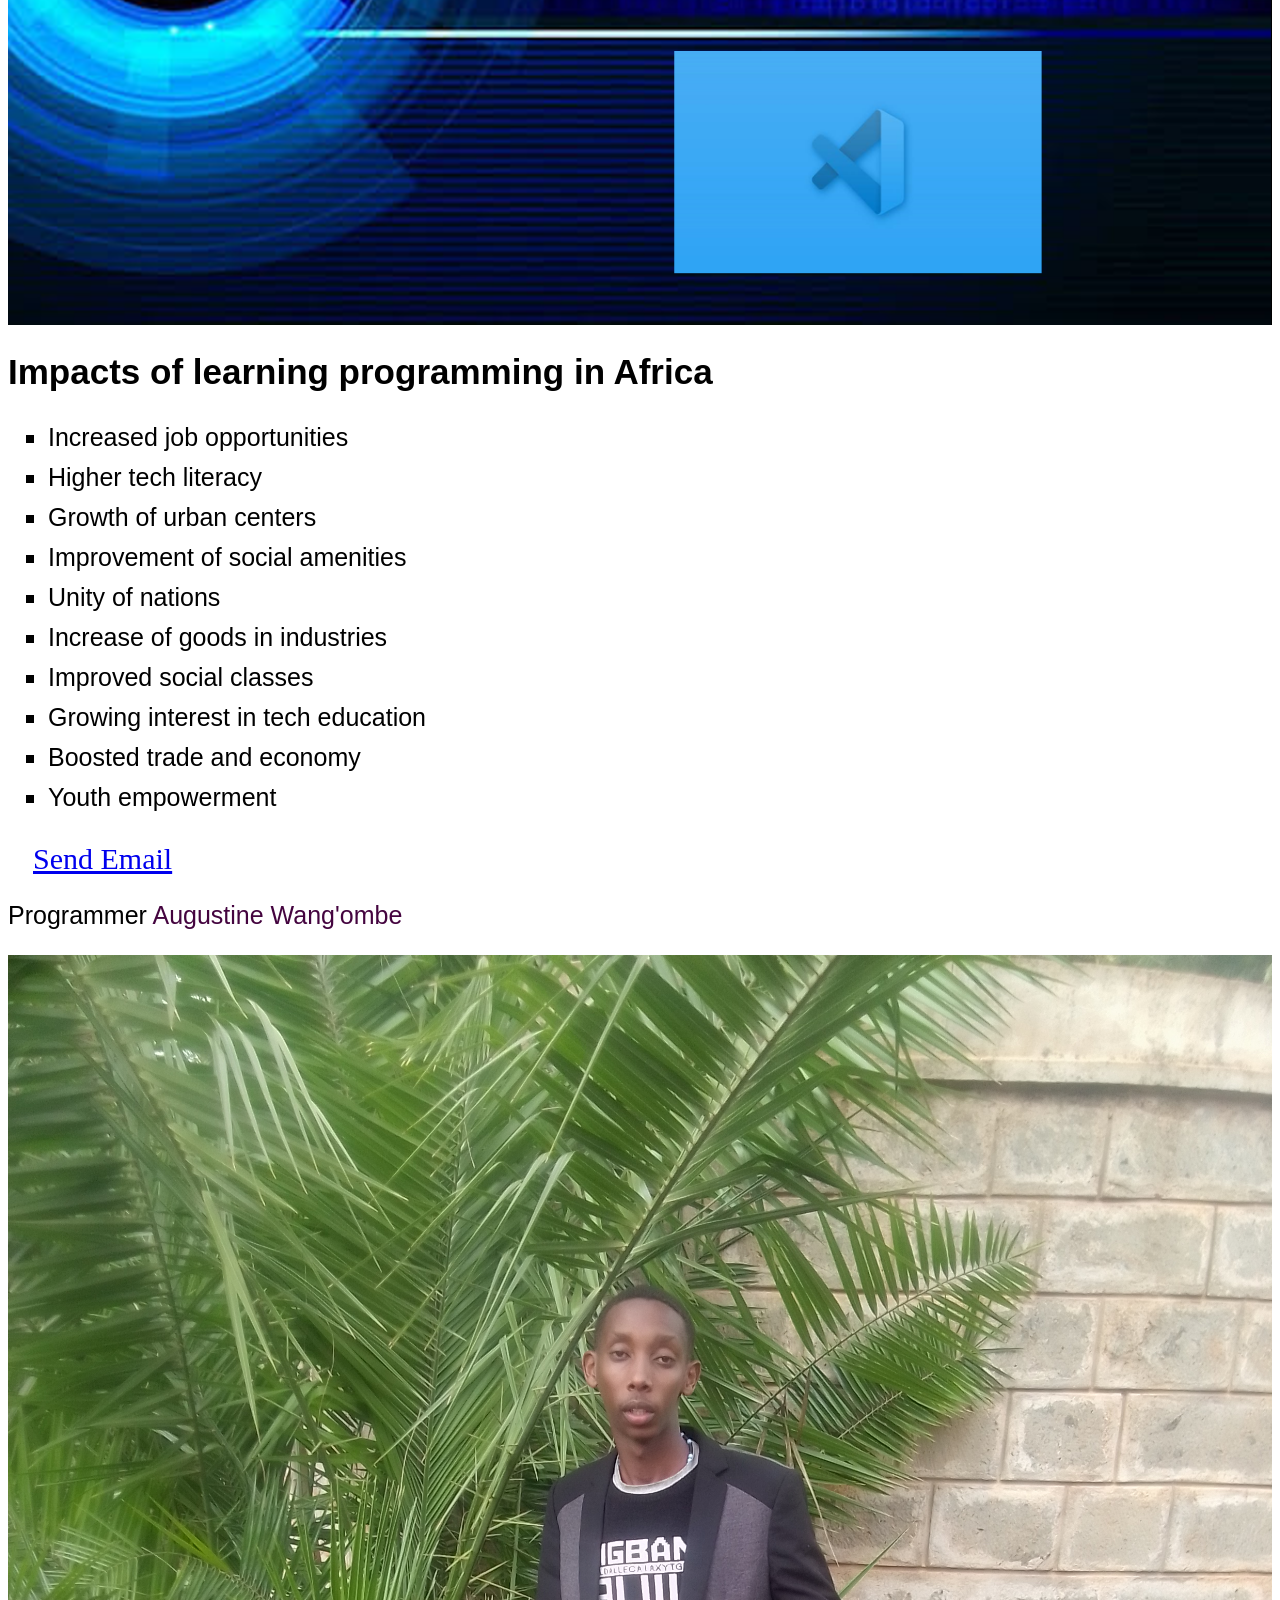
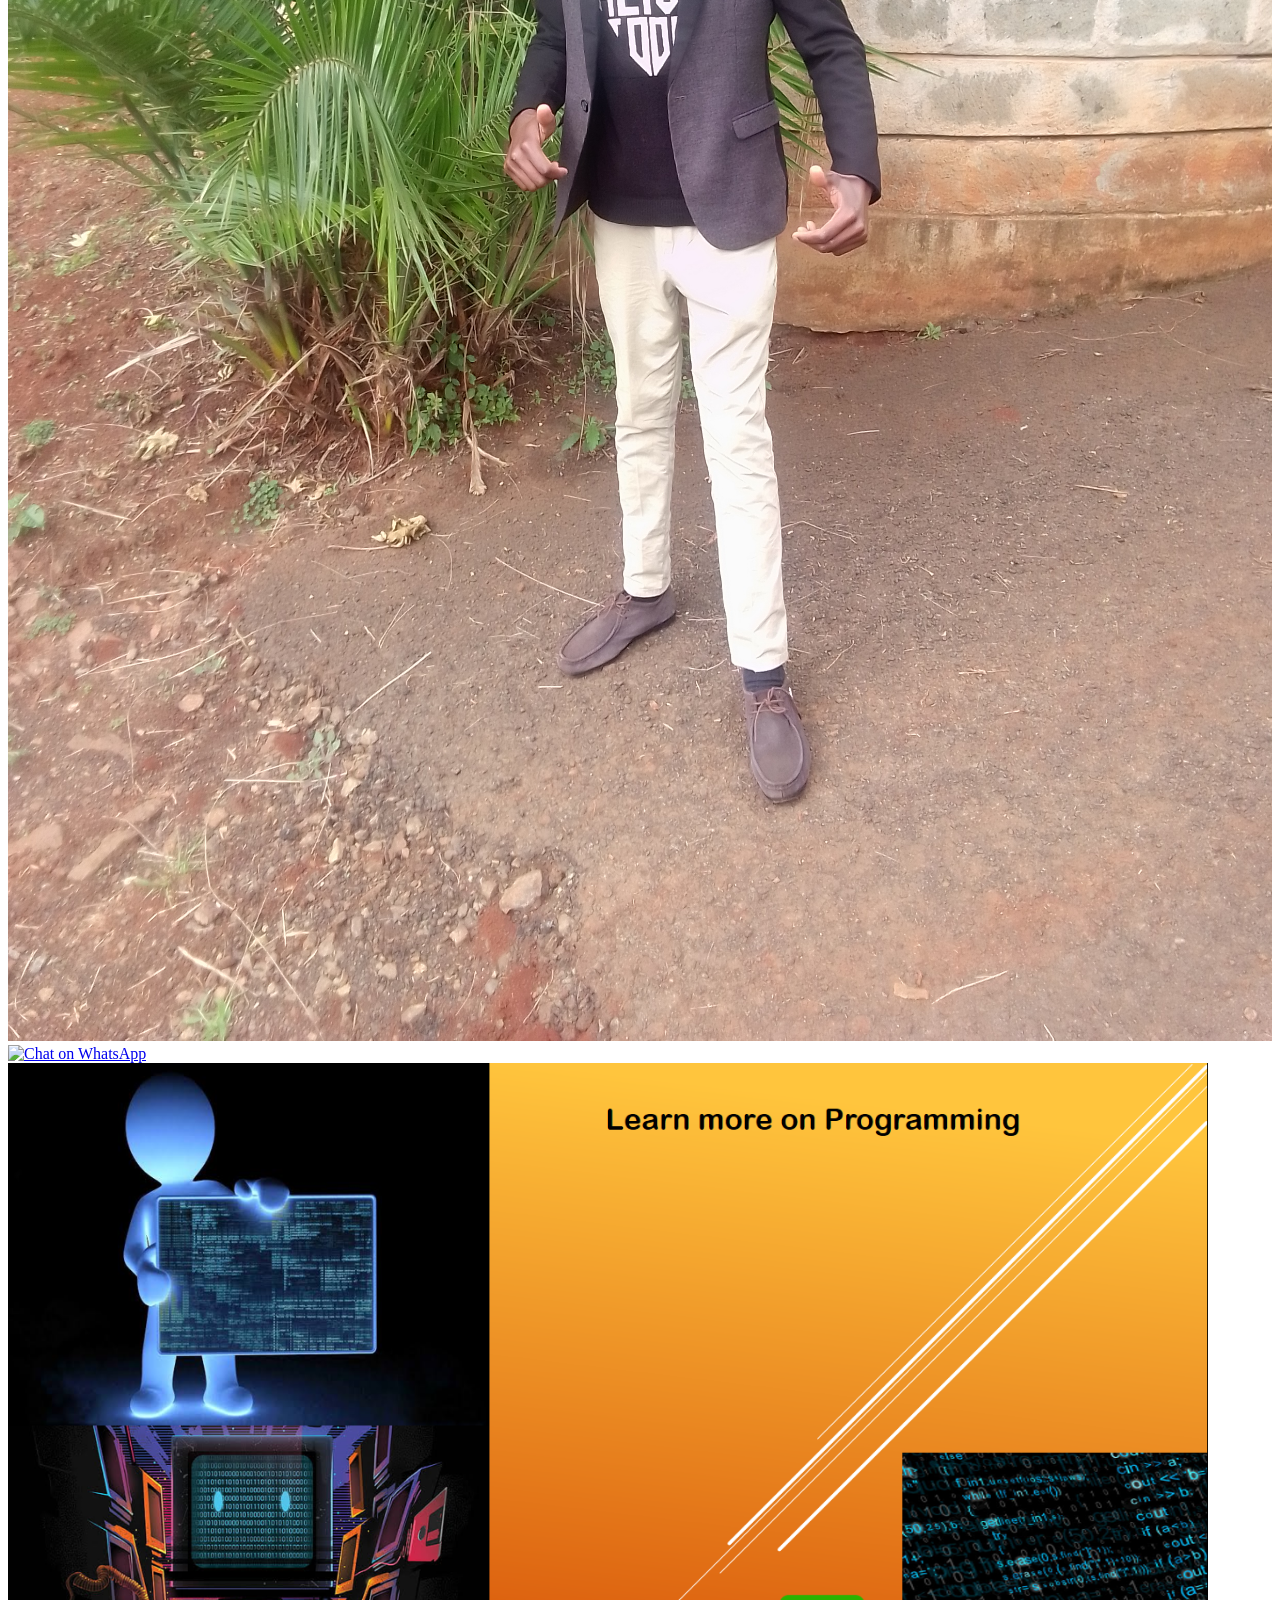
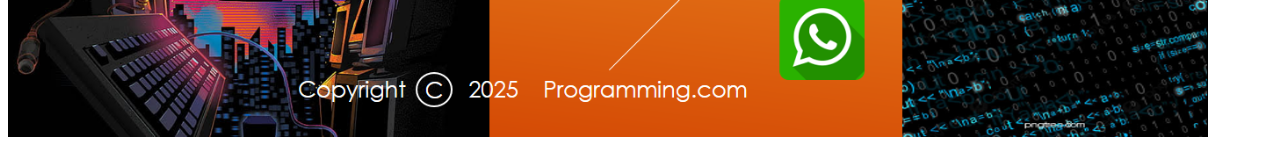
==== commit eb676be1: "Fix HTML formatting and improve content structure" ====
--- a/index.html
+++ b/index.html
@@ -32,7 +32,7 @@
 
 </style>
   
-  <h1 class="head1">Interested in learning programming ?</h1>
+  <h1 class="head1">Interested in learning programming Languages?</h1>
 
 <style>
 .winner{
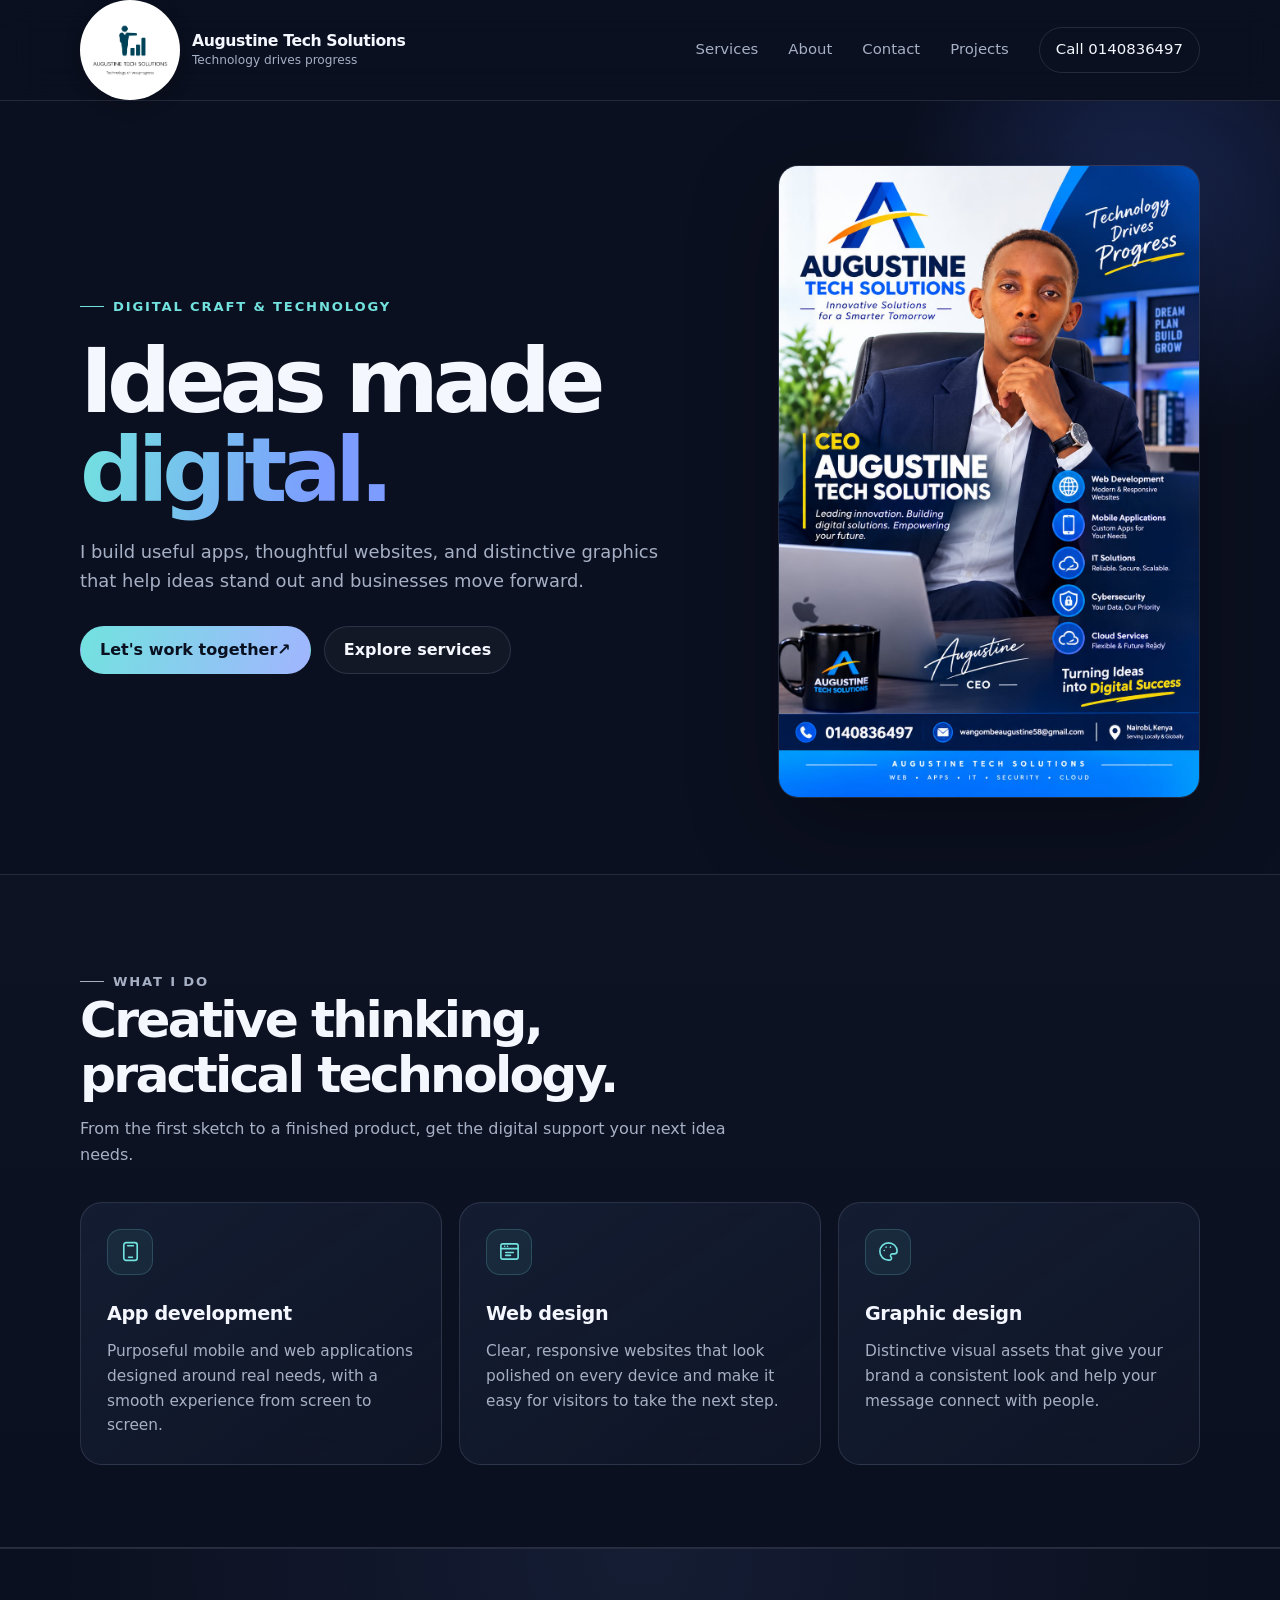
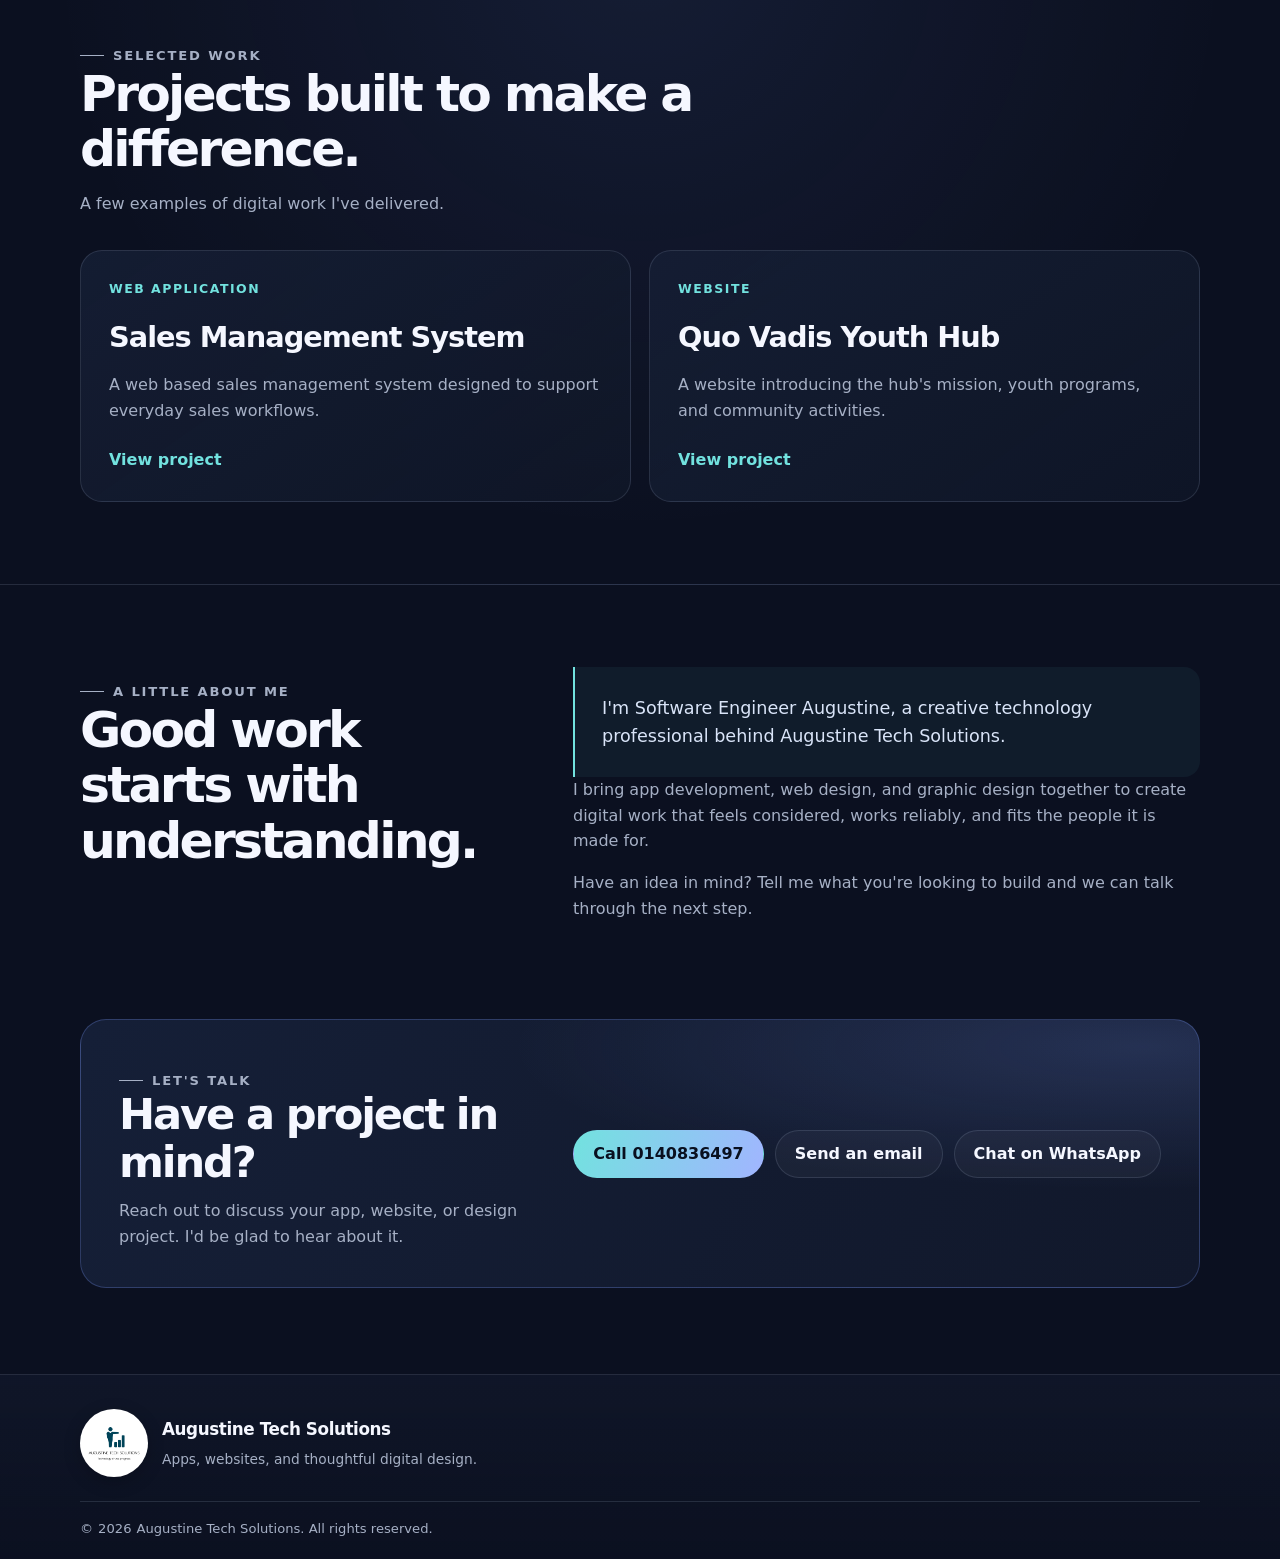
==== commit 9f4579a4: "Add files via upload" ====
--- a/index.html
+++ b/index.html
@@ -1,274 +1,170 @@
-<!DOCTYPE html>
-<html lang="en">
-<head>
-  <meta charset="UTF-8">
-  <meta name="viewport" content="width=device-width, initial-scale=1.0">
-  <meta name="description" content="Augustine Wangombe.www.Programmer">
-  <meta name="google-site-verification" content="D5mZdbPEqZJ28QtqmF13-BBbhwtWQpfVL6VvcNeekZ0" />
-  <title>Tech in Africa</title>
-</head>
-<body>
-
-  <style>
-    .im1{
-      width: 100%;
-      max-width: 1200%;
-      height: auto;
-    }
-  </style>
-
-  
-
-<img class="im1" src="images/Screenshot (27).png">
-
-  
-<style>
-.head1{
-  font-family:Arial, Helvetica, sans-serif;
-  font-size: 35px;
-  font-weight:bold;
-  text-align: left;
-}
-
-</style>
-  
-  <h1 class="head1">Interested in learning programming Languages?</h1>
-
-<style>
-.winner{
-  font-family: Arial, Helvetica, sans-serif;
-  font-size: 20px;
-  line-height: 25px;
-  
-}
-
-</style>
-
-
-<P class="winner">
-
-To begin with <strong>Programming</strong>  is the act of writing a computer program using a software application that controls a machine. 
-In addition, programming contains a wide variety of languages. <br/>
-Some of them include:
-
-
-<style>
-
-  .ula{
-    font-size: 20px;
-  }
-</style>
-
-
-<ul class="ula">
-  <li>Javascript</li>
-  <li>C++</li>
-  <li>Python</li>
-  <li>C</li>
-</ul> <br/>
-</P>
-
-<style>
-
-  .humble{
-  font-family: Arial, Helvetica, sans-serif;
-  font-size: 21px;
-  margin-bottom: 150px;
-  line-height: 40px;
-  }
-  
-  
-</style>
-
-<p class="humble"> And many more programming languages <br/>
-  Although some of other programming languages are not considered as true programming languages, such as 
-  Hypertext markup language (HTML) this is because it does not contain a control structure and a declaration
-  part. <br/>
-  <span style="color: rgb(20, 194, 238);">HTML</span> is widely used in the world of programming as a skeleton of the program that is written in various
-  editors.Visual Studio Code (Vs Code) is the current best editor in the world, this is because it contains
-  inbuild programming languages where the programmer saves time when creating a project.Also in addition
-  VS code comes with exclusive extensions that enables the programmer to create a high quality program 
-  using the tools in the extensions.One thing that can blow your mind is that the extensions comes with AI 
-  tools that makes the programs more fantastic to the programmer's mind.Also VS code has an AI copilot that 
-  guides the programmer through various tasks in the editor, its important for young and old people who are 
-  interested in learning programming languages to equip themselves with such skills so as to sharpen their
-  brains and skills. <br/>
-
-
-  <style>
-
-    .h3{
-      font-size: 35px;
-      color: rgb(3, 2, 8);
-      
-    
-      
-
-    }
-  </style>
-
-  <h2 class="h3">The benefits of using Visual Studio Code </h2>
-
-
-<style>
-  .ul1{
-    font-family: Arial, Helvetica, sans-serif;
-    font-size: 25px;
-    line-height: 40px;
-  }
-</style>
-
-<ul type="square"  class="ul1">
-  <li>Fast performance</li>
-  <li>Built-in extensions</li>
-  <li>Intelligent code completion</li>
-  <li>Powerful search and navigation tools</li>
-  <li>Cross-platform(Windows, MacOs,Linux)</li>
-  <li>Highly Customizable</li>
-  <li>Integrated debugging tools</li>
-  <li>Free to use</li>
-  <li>Browser compatibility</li>
-  <li>User-friendly interface</li>
-</ul>
-
-
-
-
-<style>
-
-
-
-  .img5{width: 100%;
-      max-width: 1200%;
-      height: auto;
-
-
-  }
-</style>
-
-
-
-<img class="img5" src="images/Screenshot (28).png" alt="picture of solution">
-
-<style>
-.img4{width: 100%;
-      max-width: 1200%;
-      height: auto;
-
-
-
-
-}
-
-
-</style>
-
-
-
-
-
-<img class="img4" src="images/Screenshot (29).png" alt="Picture of tech">
-
-
-<style>
-
-.H5{font-family:Arial, Helvetica, sans-serif;
-    font-size: 35px;
-    font-weight:bold;
-    text-align: left;
-}
-
-  
-</style>
-
-<h1 class="H5">Impacts of learning programming in Africa</h1>
-
-
-<style>
-
-
-  .ul4{font-family: Arial, Helvetica, sans-serif;    font-size: 28px;
-    line-height: 40px;
-       font-size: 25px;
-
-  }
-</style>
-
-<ul type="square" class="ul4">
-  
-  <li>Increased job opportunities</li>
-  <li>Higher tech literacy</li>
-  <li>Growth of urban centers</li>
-  <li>Improvement of social amenities</li>
-  <li>Unity of nations</li>
-  <li>Increase of goods in industries</li>
-  <li>Improved social classes</li>
-  <li>Growing interest in tech education</li>
-  <li>Boosted trade and economy</li>
-  <li>Youth empowerment</li>
-  
-
-</ul>
-
-<style>
-
-.a2{
-  font-size: 30px;
-  margin-left: 25px;
-  
-}
-
-</style>
-<a class="a2"  href="mailto:wangombeaugustine58@gmail.com">Send Email</a>
-
-<style>
-  .p5{
-    font-family:Arial, Helvetica, sans-serif ;
-    font-size: 25px;
-  }
-</style>
-
-
-
-<P class="p5">Programmer <span style="color: rgb(68, 4, 63);">Augustine Wang'ombe</span></P>
-
-
-
-
-<style>
-
-
-.img7{
-  width: 100%;
-  max-width:1200%;
-  height: auto;
-
-  }
-</style>
-<img class="img7"   src="images/IMG_20250907_094405.jpg" alt="Programmer's Picture">
-
-<style>
-  .img8{
-      width: 100%;
-      max-width: 1200px;
-      height: auto;
-
-  }
-
-</style>
-
-
-
-<a href="https://wa.me/254742217556" target="_blank">
-  <img src="1417112.png" alt="Chat on WhatsApp">
-</a>
-
-<img class="img8" src="images/Screenshot (30).png" alt="For more content">
-
-</body>
-</html>
-
-
-
-
-
+﻿<!DOCTYPE html>
+<html lang="en">
+<head>
+  <meta charset="UTF-8">
+  <meta name="viewport" content="width=device-width, initial-scale=1.0">
+  <meta name="description" content="Augustine Tech Solutions builds thoughtful mobile apps, modern websites, and memorable visual identities.">
+  <meta name="author" content="Software Engineer Augustine">
+  <meta name="theme-color" content="#0b1020">
+  <title>Augustine Tech Solutions | Digital experiences, built with care</title>
+  <link rel="stylesheet" href="Style.css">
+    
+</head>
+<body>
+  <header class="topbar">
+    <nav class="nav wrap" aria-label="Main navigation">
+      <a class="brand" href="#home" aria-label="Augustine Tech Solutions home">
+        <span class="brand-badge" aria-hidden="true"><img class="brand-logo" src="images/augustine-tech-solutions-logo-cropped.png" alt=""></span>
+        <span class="brand-copy"><span class="brand-title">Augustine Tech Solutions</span><span class="brand-tagline">Technology drives progress</span></span>
+      </a>
+      <button class="menu-button" type="button" aria-label="Open navigation menu" aria-expanded="false" aria-controls="nav-links">
+        <span class="menu-icon" aria-hidden="true"><span></span><span></span><span></span></span>
+      </button>
+      <div class="nav-links" id="nav-links">
+        <a href="#services">Services</a>
+        <a href="#about">About</a>
+        <a href="#contact">Contact</a>
+        <a href="#projects">Projects</a>
+        <a class="nav-cta" href="tel:0140836497">Call 0140836497</a>
+      </div>
+    </nav>
+  </header>
+
+  <main>
+    <section class="hero" id="home">
+      <div class="hero-grid wrap">
+        <div>
+          <p class="eyebrow">Digital craft &amp; technology</p>
+          <h1>Ideas made <span class="gradient-text">digital.</span></h1>
+          <p class="hero-copy">I build useful apps, thoughtful websites, and distinctive graphics that help ideas stand out and businesses move forward.</p>
+          <div class="actions">
+            <a class="button primary" href="#contact">Let's work together <span aria-hidden="true">&#8599;</span></a>
+            <a class="button secondary" href="#services">Explore services</a>
+          </div>
+        </div>
+        <div class="hero-art">
+          <img class="hero-image" src="images/WhatsApp%20Image%202026-10-04%20at%201.04.44%20PM%20(1).jpeg" alt="Augustine, CEO of Augustine Tech Solutions, with an overview of web, app, IT, cybersecurity, and cloud services">
+        </div>
+      </div>
+    </section>
+
+    <section class="section services" id="services">
+      <div class="wrap">
+        <div class="section-heading">
+          <p class="eyebrow">What I do</p>
+          <h2>Creative thinking, practical technology.</h2>
+          <p>From the first sketch to a finished product, get the digital support your next idea needs.</p>
+        </div>
+        <div class="service-grid">
+          <article class="service-card">
+            <div class="service-icon" aria-hidden="true"><svg viewBox="0 0 24 24"><rect x="5" y="2.8" width="14" height="18.4" rx="2.5"></rect><path d="M9 6h6M10 18h4"></path></svg></div>
+            <h3>App development</h3>
+            <p>Purposeful mobile and web applications designed around real needs, with a smooth experience from screen to screen.</p>
+          </article>
+          <article class="service-card">
+            <div class="service-icon" aria-hidden="true"><svg viewBox="0 0 24 24"><rect x="3" y="4" width="18" height="16" rx="2"></rect><path d="M3 9h18M7 6.5h.01M10 6.5h.01M8 13h8M8 16h5"></path></svg></div>
+            <h3>Web design</h3>
+            <p>Clear, responsive websites that look polished on every device and make it easy for visitors to take the next step.</p>
+          </article>
+          <article class="service-card">
+            <div class="service-icon" aria-hidden="true"><svg viewBox="0 0 24 24"><path d="M12 3a9 9 0 1 0 0 18h1.2a2 2 0 0 0 1.4-3.4 1.8 1.8 0 0 1 1.3-3.1H18a3 3 0 0 0 3-3c0-4.7-4-8.5-9-8.5Z"></path><path d="M7.5 11h.01M9.5 7.5h.01M14 7.5h.01"></path></svg></div>
+            <h3>Graphic design</h3>
+            <p>Distinctive visual assets that give your brand a consistent look and help your message connect with people.</p>
+          </article>
+        </div>
+      </div>
+    </section>
+
+    <section class="section projects" id="projects">
+      <div class="wrap">
+        <div class="section-heading">
+          <p class="eyebrow">Selected work</p>
+          <h2>Projects built to make a difference.</h2>
+          <p>A few examples of digital work I've delivered.</p>
+        </div>
+        <div class="project-grid">
+          <article class="project-card">
+            <p class="project-type">Web application</p>
+            <h3>Sales Management System</h3>
+            <p>A web based sales management system designed to support everyday sales workflows.</p>
+            <a class="project-link" href="https://awgtechsolutions.co.ke/Sales-management-system/" target="_blank" rel="noopener noreferrer">View project</a>
+          </article>
+          <article class="project-card">
+            <p class="project-type">Website</p>
+            <h3>Quo Vadis Youth Hub</h3>
+            <p>A website introducing the hub's mission, youth programs, and community activities.</p>
+            <a class="project-link" href="https://quovadisyouthhub.org/" target="_blank" rel="noopener noreferrer">View project</a>
+          </article>
+        </div>
+      </div>
+    </section>
+
+    <section class="section" id="about">
+      <div class="about-grid wrap">
+        <div class="section-heading">
+          <p class="eyebrow">A little about me</p>
+          <h2>Good work starts with understanding.</h2>
+        </div>
+        <div class="about-copy">
+          <div class="about-note">I'm Software Engineer Augustine, a creative technology professional behind Augustine Tech Solutions.</div>
+          <p>I bring app development, web design, and graphic design together to create digital work that feels considered, works reliably, and fits the people it is made for.</p>
+          <p>Have an idea in mind? Tell me what you're looking to build and we can talk through the next step.</p>
+        </div>
+      </div>
+    </section>
+
+    <section class="contact" id="contact">
+      <div class="contact-panel wrap">
+        <div>
+          <p class="eyebrow">Let's talk</p>
+          <h2>Have a project in mind?</h2>
+          <p>Reach out to discuss your app, website, or design project. I'd be glad to hear about it.</p>
+        </div>
+        <div class="contact-actions">
+          <a class="button primary" href="tel:0140836497">Call 0140836497</a>
+          <a class="button secondary" href="mailto:wangombeaugustine58@gmail.com">Send an email</a>
+          <a class="button secondary" href="https://wa.me/254140836497" target="_blank" rel="noopener noreferrer">Chat on WhatsApp</a>
+        </div>
+      </div>
+    </section>
+  </main>
+
+  <footer>
+    <div class="footer-inner wrap">
+      <div class="footer-top">
+        <div class="footer-brand">
+          <span class="brand-badge footer-badge" aria-hidden="true"><img class="brand-logo" src="images/augustine-tech-solutions-logo-cropped.png" alt=""></span>
+          <div>
+            <a href="#home">Augustine Tech Solutions</a>
+            <p>Apps, websites, and thoughtful digital design.</p>
+          </div>
+        </div>
+        <nav class="footer-links" aria-label="Footer navigation">
+  
+        </nav>
+      </div>
+      <div class="footer-bottom">
+        <span class="footer-copyright">&copy; <span id="year"></span> Augustine Tech Solutions. All rights reserved.</span>
+      </div>
+    </div>
+  </footer>
+  <script>
+    const menuButton = document.querySelector('.menu-button');
+    const navLinks = document.querySelector('.nav-links');
+    menuButton.addEventListener('click', () => {
+      const isOpen = menuButton.getAttribute('aria-expanded') === 'true';
+      menuButton.setAttribute('aria-expanded', String(!isOpen));
+      menuButton.setAttribute('aria-label', isOpen ? 'Open navigation menu' : 'Close navigation menu');
+      navLinks.classList.toggle('open', !isOpen);
+    });
+    navLinks.addEventListener('click', (event) => {
+      if (event.target.closest('a')) {
+        menuButton.setAttribute('aria-expanded', 'false');
+        menuButton.setAttribute('aria-label', 'Open navigation menu');
+        navLinks.classList.remove('open');
+      }
+    });
+    document.getElementById('year').textContent = new Date().getFullYear();
+  </script>
+</body>
+</html>
--- a/Style.css
+++ b/Style.css
@@ -0,0 +1,142 @@
+:root {
+      color-scheme: dark;
+      --bg: #0b1020;
+      --surface: #11182b;
+      --surface-2: #151e34;
+      --text: #f5f7ff;
+      --muted: #a6b0c5;
+      --line: rgba(206, 220, 255, .13);
+      --blue: #7c9cff;
+      --cyan: #72e2df;
+      --orange: #ffb36b;
+      --radius: 22px;
+      --width: 1120px;
+    }
+    * { box-sizing: border-box; }
+    html { scroll-behavior: smooth; scroll-padding-top: 90px; }
+    body { margin: 0; background: var(--bg); color: var(--text); font-family: Inter, ui-sans-serif, system-ui, -apple-system, BlinkMacSystemFont, "Segoe UI", sans-serif; line-height: 1.6; }
+    a { color: inherit; }
+    .wrap { width: min(var(--width), calc(100% - 48px)); margin-inline: auto; }
+    .topbar { position: sticky; top: 0; z-index: 10; border-bottom: 1px solid var(--line); background: rgba(11,16,32,.88); backdrop-filter: blur(18px); }
+    .nav { min-height: 76px; display: flex; align-items: center; justify-content: space-between; gap: 24px; }
+    .brand { display: inline-flex; align-items: center; flex: 0 1 auto; gap: 12px; text-decoration: none; }
+    .brand-badge { display: grid; width: clamp(84px, 8vw, 100px); aspect-ratio: 1; flex: 0 0 auto; place-items: center; overflow: hidden; border: 2px solid rgba(255,255,255,.95); border-radius: 50%; background: #fff; box-shadow: 0 5px 18px rgba(0,0,0,.2); }
+    .brand-logo { display: block; width: 80%; height: auto; object-fit: contain; }
+    .brand-copy { display: grid; gap: 2px; }
+    .brand-title { color: var(--text); font-size: .98rem; font-weight: 800; line-height: 1.2; letter-spacing: -.025em; white-space: nowrap; }
+    .brand-tagline { color: var(--muted); font-size: .76rem; line-height: 1.3; }
+    .nav-links { display: flex; align-items: center; gap: 30px; }
+    .nav-links a { color: var(--muted); text-decoration: none; font-size: .93rem; transition: color .2s; }
+    .nav-links a:hover { color: var(--text); }
+    .nav-links .nav-cta { color: var(--text); padding: 10px 16px; border: 1px solid var(--line); border-radius: 999px; }
+    .menu-button { display: none; width: 46px; height: 46px; flex: 0 0 auto; align-items: center; justify-content: center; padding: 0; color: #fff; background: rgba(255,255,255,.06); border: 1px solid rgba(255,255,255,.22); border-radius: 14px; cursor: pointer; transition: background .2s, border-color .2s, transform .2s; }
+    .menu-button:hover { background: rgba(255,255,255,.12); border-color: rgba(255,255,255,.5); transform: translateY(-1px); }
+    .menu-icon { display: flex; width: 21px; flex-direction: column; gap: 5px; }
+    .menu-icon span { display: block; width: 100%; height: 2px; border-radius: 999px; background: #fff; transition: transform .2s, opacity .2s; }
+    .menu-button[aria-expanded="true"] .menu-icon span:first-child { transform: translateY(7px) rotate(45deg); }
+    .menu-button[aria-expanded="true"] .menu-icon span:nth-child(2) { opacity: 0; }
+    .menu-button[aria-expanded="true"] .menu-icon span:last-child { transform: translateY(-7px) rotate(-45deg); }
+    .hero { position: relative; isolation: isolate; overflow: hidden; padding: 64px 0 76px; }
+    .hero::before { content: ""; position: absolute; z-index: -1; width: 520px; height: 520px; right: -120px; top: -160px; background: radial-gradient(circle, rgba(76,118,255,.22), transparent 67%); }
+    .hero-grid { display: grid; grid-template-columns: minmax(0, 1.2fr) minmax(0, .8fr); align-items: center; gap: clamp(24px, 5vw, 72px); }
+    .eyebrow { display: inline-flex; align-items: center; gap: 9px; margin: 0 0 20px; color: var(--cyan); font-size: .82rem; font-weight: 750; letter-spacing: .14em; text-transform: uppercase; }
+    .eyebrow::before { content: ""; width: 24px; height: 1px; background: currentColor; }
+    h1 { max-width: 720px; margin: 0; font-size: clamp(3rem, 7vw, 5.6rem); line-height: .99; letter-spacing: -.07em; }
+    .gradient-text { color: transparent; background: linear-gradient(100deg, var(--cyan), var(--blue) 78%); background-clip: text; -webkit-background-clip: text; }
+    .hero-copy { max-width: 580px; margin: 24px 0 30px; color: var(--muted); font-size: 1.12rem; }
+    .actions { display: flex; flex-wrap: wrap; gap: 13px; }
+    .button { display: inline-flex; align-items: center; justify-content: center; min-height: 48px; padding: 0 19px; border: 1px solid var(--line); border-radius: 999px; text-decoration: none; font-weight: 700; transition: transform .2s, border-color .2s, background .2s; }
+    .button:hover { transform: translateY(-2px); border-color: rgba(124,156,255,.6); }
+    .button.primary { color: #09101f; border-color: transparent; background: linear-gradient(110deg, var(--cyan), #a1b5ff); }
+    .button.secondary { color: var(--text); background: rgba(255,255,255,.035); }
+    .hero-art { position: relative; display: grid; min-width: 0; place-items: center; }
+    .hero-image { display: block; width: min(100%, 27rem); height: auto; object-fit: contain; border: 1px solid var(--line); border-radius: 20px; box-shadow: 0 28px 90px rgba(0,0,0,.3); }
+    .orbit { position: absolute; width: 290px; height: 290px; border: 1px solid rgba(124,156,255,.2); border-radius: 50%; box-shadow: 0 0 100px rgba(69,103,255,.12), inset 0 0 70px rgba(69,103,255,.08); }
+    .orbit::before, .orbit::after { content: ""; position: absolute; border: 1px solid rgba(114,226,223,.15); border-radius: 50%; }
+    .orbit::before { inset: 28px; } .orbit::after { inset: 58px; }
+    .code-card { position: relative; width: min(100%, 340px); padding: 25px; border: 1px solid rgba(206,220,255,.18); border-radius: 20px; background: linear-gradient(145deg, rgba(26,36,61,.95), rgba(14,20,37,.94)); box-shadow: 0 28px 90px rgba(0,0,0,.35); transform: rotate(2deg); }
+    .window-dots { display: flex; gap: 7px; margin-bottom: 25px; }
+    .window-dots i { width: 8px; height: 8px; border-radius: 50%; background: #ff8c80; } .window-dots i:nth-child(2) { background: #ffd479; } .window-dots i:nth-child(3) { background: #77dfb4; }
+    .code-line { height: 9px; margin: 12px 0; border-radius: 8px; background: rgba(155,177,220,.17); }
+    .code-line:nth-child(3) { width: 75%; background: rgba(114,226,223,.55); } .code-line:nth-child(4) { width: 88%; } .code-line:nth-child(5) { width: 53%; background: rgba(124,156,255,.55); } .code-line:nth-child(6) { width: 68%; } .code-line:nth-child(7) { width: 42%; background: rgba(255,179,107,.55); }
+    .code-label { margin-top: 25px; color: var(--muted); font-size: .76rem; letter-spacing: .12em; text-transform: uppercase; }
+    .section { padding: 82px 0; }
+    .section-heading { max-width: 650px; margin-bottom: 34px; }
+    .section-heading h2 { margin: 0; font-size: clamp(2rem, 4vw, 3.15rem); line-height: 1.1; letter-spacing: -.055em; }
+    .section-heading p { margin: 14px 0 0; color: var(--muted); }
+    .services { border-top: 1px solid var(--line); border-bottom: 1px solid var(--line); background: linear-gradient(180deg, rgba(255,255,255,.012), transparent); }
+    .service-grid { display: grid; grid-template-columns: repeat(3, 1fr); gap: 17px; }
+    .service-card { min-height: 245px; padding: 26px; border: 1px solid var(--line); border-radius: var(--radius); background: linear-gradient(145deg, rgba(21,30,52,.9), rgba(16,23,40,.72)); transition: transform .25s, border-color .25s; }
+    .service-card:hover { transform: translateY(-5px); border-color: rgba(124,156,255,.42); }
+    .service-icon { width: 46px; height: 46px; display: grid; place-items: center; margin-bottom: 24px; color: var(--cyan); border: 1px solid rgba(114,226,223,.2); border-radius: 14px; background: rgba(114,226,223,.07); }
+    .service-icon svg { width: 23px; height: 23px; fill: none; stroke: currentColor; stroke-width: 1.7; stroke-linecap: round; stroke-linejoin: round; }
+    .service-card h3 { margin: 0 0 10px; font-size: 1.2rem; letter-spacing: -.02em; }
+    .service-card p { margin: 0; color: var(--muted); font-size: .96rem; }
+    .projects { border-block: 1px solid var(--line); background: radial-gradient(ellipse at 50% 0, rgba(124,156,255,.09), transparent 65%); }
+    .project-grid { display: grid; grid-template-columns: repeat(2, minmax(0, 1fr)); gap: 18px; }
+    .project-card { display: flex; min-height: 250px; flex-direction: column; align-items: flex-start; padding: 28px; border: 1px solid var(--line); border-radius: var(--radius); background: linear-gradient(145deg, rgba(21,30,52,.92), rgba(16,23,40,.82)); transition: transform .25s, border-color .25s; }
+    .project-card:hover { transform: translateY(-4px); border-color: rgba(124,156,255,.48); }
+    .project-type { margin: 0 0 15px; color: var(--cyan); font-size: .78rem; font-weight: 750; letter-spacing: .12em; text-transform: uppercase; }
+    .project-card h3 { margin: 0; font-size: clamp(1.35rem, 2.4vw, 1.8rem); letter-spacing: -.035em; }
+    .project-card > p:not(.project-type) { margin: 12px 0 24px; color: var(--muted); }
+    .project-link { display: inline-flex; align-items: center; gap: 8px; margin-top: auto; color: var(--cyan); font-weight: 750; text-decoration: none; }
+    .project-link:hover { color: var(--text); }
+    .about-grid { display: grid; grid-template-columns: .8fr 1.2fr; gap: 75px; align-items: start; }
+    .about-note { padding: 27px; border-left: 2px solid var(--cyan); border-radius: 0 16px 16px 0; background: rgba(114,226,223,.055); color: #d9e4f8; font-size: 1.1rem; }
+    .about-copy { color: var(--muted); }
+    .about-copy p { margin-top: 0; }
+    .contact { padding: 0 0 86px; }
+    .contact-panel { position: relative; overflow: hidden; display: flex; justify-content: space-between; align-items: center; gap: 28px; padding: 38px; border: 1px solid rgba(124,156,255,.26); border-radius: 26px; background: radial-gradient(ellipse at 95% 10%, rgba(124,156,255,.18), transparent 42%), linear-gradient(120deg, #151f37, #11182b); }
+    .contact-panel h2 { margin: 0; font-size: clamp(1.8rem, 4vw, 2.7rem); line-height: 1.1; letter-spacing: -.05em; }
+    .contact-panel p { max-width: 520px; margin: 12px 0 0; color: var(--muted); }
+    .contact-actions { display: flex; flex-wrap: wrap; gap: 11px; flex-shrink: 0; }
+    footer { border-top: 1px solid var(--line); background: linear-gradient(180deg, rgba(17,24,43,.72), rgba(11,16,32,.98)); }
+    .footer-inner { display: grid; gap: 24px; padding-block: 34px 20px; color: var(--muted); font-size: .9rem; }
+    .footer-top { display: flex; align-items: center; justify-content: space-between; gap: 32px; }
+    .footer-brand { display: flex; align-items: center; gap: 14px; }
+    .footer-badge { width: 68px; }
+    .footer-brand a { color: var(--text); font-size: 1.05rem; font-weight: 800; letter-spacing: -.025em; text-decoration: none; }
+    .footer-brand p { margin: 5px 0 0; font-size: .86rem; }
+    .footer-links { display: flex; flex-wrap: wrap; justify-content: flex-end; gap: 8px; }
+    .footer-links a { padding: 8px 11px; color: var(--muted); border: 1px solid transparent; border-radius: 999px; text-decoration: none; transition: color .2s, background .2s, border-color .2s; }
+    .footer-links a:hover { color: var(--text); border-color: var(--line); background: rgba(255,255,255,.04); }
+    .footer-bottom { padding-top: 16px; border-top: 1px solid var(--line); font-size: .82rem; }
+    .footer-copyright { display: inline-flex; align-items: center; gap: 5px; }
+    :focus-visible { outline: 3px solid var(--orange); outline-offset: 4px; }
+    @media (max-width: 800px) {
+      .hero { padding: 76px 0 60px; }
+      .hero-grid { grid-template-columns: 1fr; gap: 20px; }
+      .hero-art { max-width: 480px; margin-inline: auto; }
+      .nav { min-height: 84px; }
+      .brand-badge { width: 84px; }
+      .footer-badge { width: 68px; }
+      .menu-button { display: inline-flex; }
+      .nav-links { display: none; position: absolute; top: 84px; left: 0; right: 0; padding: 16px 24px 20px; align-items: stretch; gap: 7px; flex-direction: column; border-bottom: 1px solid var(--line); background: #0d1324; }
+      .nav-links.open { display: flex; }
+      .nav-links a { padding: 10px 4px; }
+      .nav-links .nav-cta { text-align: center; }
+      .service-grid { grid-template-columns: 1fr; }
+      .service-card { min-height: auto; }
+      .project-grid { grid-template-columns: 1fr; }
+      .about-grid { grid-template-columns: 1fr; gap: 28px; }
+      .contact-panel { align-items: flex-start; flex-direction: column; padding: 30px; }
+    }
+    @media (max-width: 620px) {
+      .wrap { width: min(var(--width), calc(100% - 32px)); }
+      .nav { min-height: 68px; gap: 8px; }
+      .brand { gap: 6px; }
+      .brand-badge { width: 64px; }
+      .brand-title { font-size: .74rem; }
+      .brand-tagline { font-size: .6rem; }
+      .nav-links { top: 68px; padding-inline: 16px; }
+      .hero { padding-top: 61px; }
+      .hero-image { border-radius: 16px; }
+      .section { padding: 64px 0; }
+      .contact { padding-bottom: 64px; }
+      .footer-inner { gap: 20px; padding-block: 28px 18px; }
+      .footer-top { align-items: flex-start; flex-direction: column; gap: 18px; }
+      .footer-links { justify-content: flex-start; gap: 5px; margin-inline: -8px; }
+      .footer-brand { gap: 11px; }
+      .footer-badge { width: 60px; }
+    }
+    @media (prefers-reduced-motion: reduce) { html { scroll-behavior: auto; } *, *::before, *::after { transition-duration: .01ms !important; animation-duration: .01ms !important; } }
